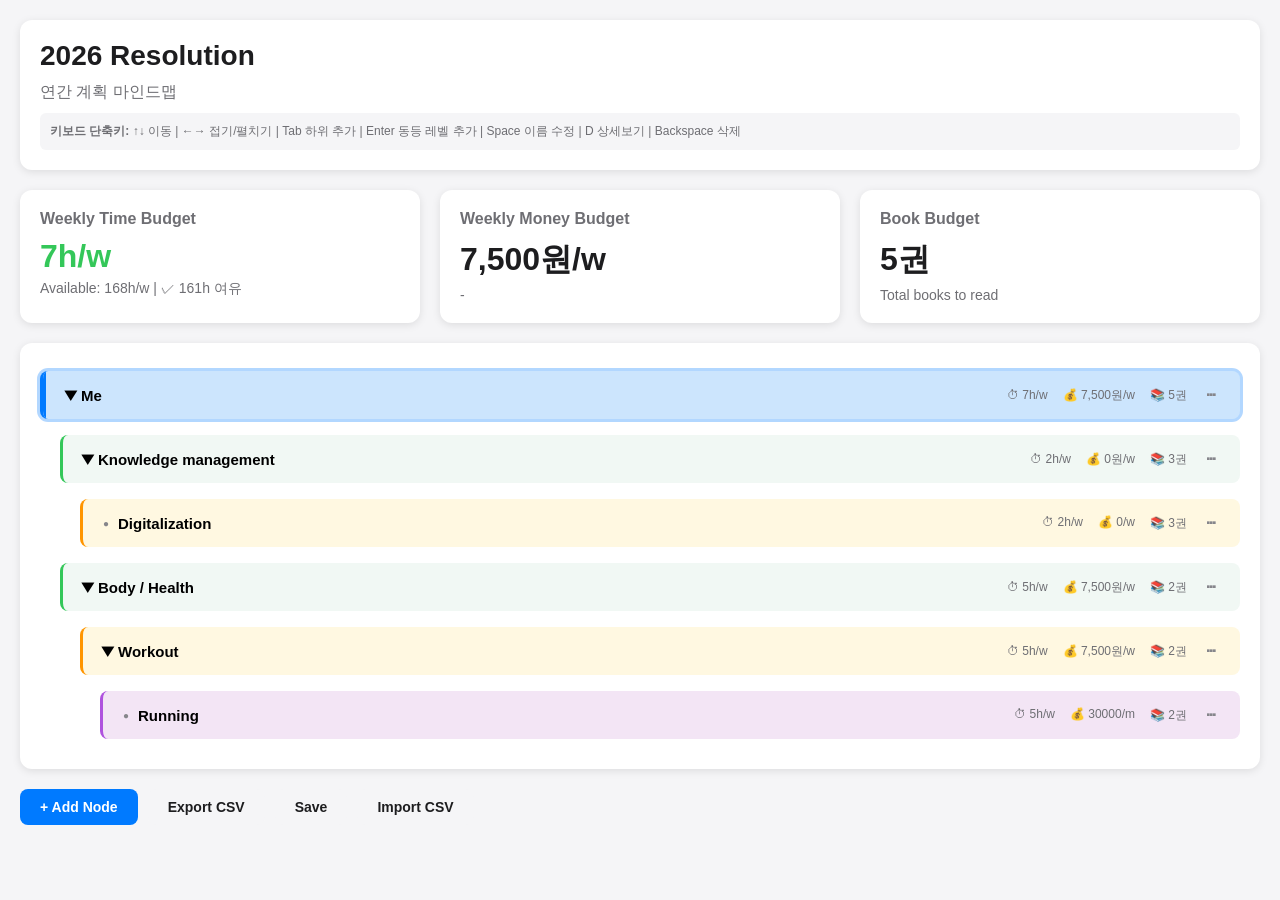
==== index.html @ 6ade3e73 "Add 2026 Resolution Mindmap application - Interactive hierarchical mindmap with 5 levels (L1-L5) - B" ====
<!DOCTYPE html>

<html lang="ko">
<head>
    <meta charset="UTF-8">
    <meta name="viewport" content="width=device-width, initial-scale=1.0">
    <title>2026 Resolution Mindmap</title>
    <style>
        * {
            margin: 0;
            padding: 0;
            box-sizing: border-box;
        }

        body {
            font-family: -apple-system, BlinkMacSystemFont, 'Segoe UI', Roboto, sans-serif;
            background: #f5f5f7;
            padding: 20px;
        }

        .container {
            max-width: 1400px;
            margin: 0 auto;
        }

        header {
            background: white;
            padding: 20px;
            border-radius: 12px;
            margin-bottom: 20px;
            box-shadow: 0 2px 8px rgba(0,0,0,0.1);
        }

        h1 {
            font-size: 28px;
            margin-bottom: 10px;
            color: #1d1d1f;
        }

        .dashboard {
            display: grid;
            grid-template-columns: 1fr 1fr 1fr;
            gap: 20px;
            margin-bottom: 20px;
        }

        .card {
            background: white;
            padding: 20px;
            border-radius: 12px;
            box-shadow: 0 2px 8px rgba(0,0,0,0.1);
        }

        .card h3 {
            font-size: 16px;
            color: #6e6e73;
            margin-bottom: 10px;
        }

        .stat {
            font-size: 32px;
            font-weight: 600;
            color: #1d1d1f;
            margin-bottom: 5px;
        }

        .stat.over {
            color: #ff3b30;
        }

        .stat.ok {
            color: #34c759;
        }

        .sub-stat {
            font-size: 14px;
            color: #6e6e73;
        }

        .mindmap {
            background: white;
            padding: 20px;
            border-radius: 12px;
            box-shadow: 0 2px 8px rgba(0,0,0,0.1);
        }

        .node {
            margin-bottom: 10px;
            border-left: 3px solid #007aff;
            background: #f9f9f9;
            border-radius: 8px;
            overflow: hidden;
        }

        .node.L1 {
            border-left-color: #007aff;
            background: #e3f2fd;
        }

        .node.L2 {
            border-left-color: #34c759;
            background: #f1f8f4;
            margin-left: 20px;
        }

        .node.L3 {
            border-left-color: #ff9500;
            background: #fff8e1;
            margin-left: 40px;
        }

        .node.L4 {
            border-left-color: #af52de;
            background: #f3e5f5;
            margin-left: 60px;
        }

        .node.L5 {
            border-left-color: #ff2d55;
            background: #fce4ec;
            margin-left: 80px;
        }

        .node-header {
            padding: 12px 15px;
            cursor: pointer;
            display: flex;
            justify-content: space-between;
            align-items: center;
        }

        .node-header:hover {
            background: rgba(0,0,0,0.03);
        }

        .node.selected .node-header {
            background: rgba(0, 122, 255, 0.1);
            border-left: 3px solid #007aff;
        }

        .node.focused {
            box-shadow: 0 0 0 3px rgba(0, 122, 255, 0.3);
        }

        .node-title {
            font-weight: 600;
            font-size: 15px;
            flex: 1;
        }

        .node-title:hover {
            background: rgba(0, 122, 255, 0.1);
        }

        .node-title[contenteditable="true"] {
            outline: 2px solid #007aff;
            background: white;
        }

        .node-summary {
            display: flex;
            gap: 15px;
            font-size: 12px;
            color: #6e6e73;
        }

        .budget-indicator {
            display: flex;
            align-items: center;
            gap: 5px;
        }

        .budget-indicator.over {
            color: #ff3b30;
            font-weight: 600;
        }

        .node-details {
            padding: 15px;
            border-top: 1px solid #e5e5e7;
            display: none;
            background: white;
        }

        .node-details.expanded {
            display: block;
        }

        .detail-grid {
            display: grid;
            grid-template-columns: repeat(auto-fit, minmax(200px, 1fr));
            gap: 15px;
        }

        @media (min-width: 1400px) {
            .detail-grid {
                grid-template-columns: repeat(4, 1fr);
            }
        }

        @media (min-width: 1800px) {
            .detail-grid {
                grid-template-columns: repeat(5, 1fr);
            }
        }

        @media (max-width: 768px) {
            .detail-grid {
                grid-template-columns: 1fr;
            }

            .dashboard {
                grid-template-columns: 1fr;
            }
        }

        .detail-item {
            display: flex;
            flex-direction: column;
            gap: 5px;
        }

        .detail-label {
            font-size: 11px;
            color: #6e6e73;
            text-transform: uppercase;
            font-weight: 600;
        }

        .detail-value {
            font-size: 14px;
            color: #1d1d1f;
        }

        .detail-value input {
            width: 100%;
            padding: 8px;
            border: 1px solid #d2d2d7;
            border-radius: 6px;
            font-size: 14px;
        }

        .detail-value input:focus {
            outline: none;
            border-color: #007aff;
        }

        .budget-section {
            background: #f9f9f9;
            padding: 12px;
            border-radius: 6px;
            margin-bottom: 15px;
        }

        .budget-row {
            display: flex;
            justify-content: space-between;
            margin-bottom: 8px;
            font-size: 14px;
        }

        .budget-label {
            color: #6e6e73;
            font-weight: 500;
        }

        .budget-value {
            font-weight: 600;
        }

        .budget-value.over {
            color: #ff3b30;
        }

        .budget-value.ok {
            color: #34c759;
        }

        .actions {
            margin-top: 20px;
            display: flex;
            gap: 10px;
        }

        button {
            padding: 10px 20px;
            background: #007aff;
            color: white;
            border: none;
            border-radius: 8px;
            cursor: pointer;
            font-size: 14px;
            font-weight: 600;
        }

        button:hover {
            background: #0051d5;
        }

        button.secondary {
            background: #f5f5f7;
            color: #1d1d1f;
        }

        button.secondary:hover {
            background: #e5e5e7;
        }

        .expand-icon {
            transition: transform 0.2s;
            display: inline-block;
            width: 16px;
            text-align: center;
        }

        .expand-icon.expanded {
            transform: rotate(90deg);
        }

        .expand-icon.leaf {
            font-size: 10px;
            color: #86868b;
            cursor: default;
        }

        /* Add node button between nodes */
        .add-node-trigger {
            height: 4px;
            margin: 2px 0;
            position: relative;
            opacity: 0;
            transition: opacity 0.2s;
        }

        .add-node-trigger:hover {
            opacity: 1;
        }

        .add-node-trigger:hover::before {
            content: '';
            position: absolute;
            left: 0;
            right: 0;
            top: 0;
            height: 2px;
            background: #007aff;
        }

        .add-node-button {
            position: absolute;
            left: 20px;
            top: -10px;
            width: 20px;
            height: 20px;
            background: #007aff;
            border-radius: 50%;
            display: flex;
            align-items: center;
            justify-content: center;
            color: white;
            font-size: 14px;
            font-weight: bold;
            cursor: pointer;
            box-shadow: 0 2px 4px rgba(0,0,0,0.2);
            z-index: 10;
        }

        .add-node-button:hover {
            background: #0051d5;
            transform: scale(1.1);
        }

        /* Drag and drop styles */
        .node {
            cursor: move;
            position: relative;
        }

        .node.dragging {
            opacity: 0.5;
            background: #f0f0f0;
        }

        .node.drag-over-left {
            border-left: 4px solid #007aff;
        }

        .node.drag-over-right {
            border-right: 4px solid #007aff;
        }

        .node.drag-over-top {
            border-top: 4px solid #007aff;
        }

        .node.drag-over-bottom {
            border-bottom: 4px solid #007aff;
        }

        /* Context menu styles */
        .context-menu-button {
            margin-left: 10px;
            padding: 4px 10px;
            background: transparent;
            color: #86868b;
            border: none;
            border-radius: 4px;
            cursor: pointer;
            font-size: 16px;
            font-weight: bold;
            line-height: 1;
        }

        .context-menu-button:hover {
            background: #f0f0f0;
            color: #1d1d1f;
        }

        .context-menu {
            position: absolute;
            background: white;
            border: 1px solid #d2d2d7;
            border-radius: 8px;
            box-shadow: 0 4px 12px rgba(0,0,0,0.15);
            z-index: 1000;
            min-width: 150px;
            display: none;
        }

        .context-menu.active {
            display: block;
        }

        .context-menu-item {
            padding: 10px 16px;
            cursor: pointer;
            font-size: 14px;
            color: #1d1d1f;
            border-bottom: 1px solid #f0f0f0;
        }

        .context-menu-item:last-child {
            border-bottom: none;
        }

        .context-menu-item:hover {
            background: #f5f5f7;
        }

        .context-menu-item.danger {
            color: #ff3b30;
        }

        .context-menu-item.danger:hover {
            background: #fff0f0;
        }

        /* Modal styles */
        .modal {
            display: none;
            position: fixed;
            top: 0;
            left: 0;
            width: 100%;
            height: 100%;
            background: rgba(0,0,0,0.5);
            z-index: 1000;
            align-items: center;
            justify-content: center;
        }

        .modal.active {
            display: flex;
        }

        .modal-content {
            background: white;
            padding: 30px;
            border-radius: 12px;
            max-width: 500px;
            width: 90%;
            box-shadow: 0 10px 40px rgba(0,0,0,0.3);
        }

        .modal-header {
            font-size: 20px;
            font-weight: 600;
            margin-bottom: 20px;
        }

        .form-group {
            margin-bottom: 15px;
        }

        .form-group label {
            display: block;
            font-size: 13px;
            font-weight: 600;
            color: #6e6e73;
            margin-bottom: 5px;
            text-transform: uppercase;
        }

        .form-group input,
        .form-group select {
            width: 100%;
            padding: 10px;
            border: 1px solid #d2d2d7;
            border-radius: 6px;
            font-size: 14px;
        }

        .form-group input:focus,
        .form-group select:focus {
            outline: none;
            border-color: #007aff;
        }

        .modal-actions {
            display: flex;
            gap: 10px;
            margin-top: 20px;
            justify-content: flex-end;
        }

        .modal-actions button {
            padding: 8px 16px;
            font-size: 13px;
        }
    </style>
</head>
<body>
    <div class="container">
        <header>
            <h1>2026 Resolution</h1>
            <p style="color: #6e6e73; margin-top: 5px;">연간 계획 마인드맵</p>
            <div style="margin-top: 10px; padding: 10px; background: #f5f5f7; border-radius: 6px; font-size: 12px; color: #6e6e73;">
                <strong>키보드 단축키:</strong>
                ↑↓ 이동 | ←→ 접기/펼치기 | Tab 하위 추가 | Enter 동등 레벨 추가 | Space 이름 수정 | D 상세보기 | Backspace 삭제
            </div>
        </header>

        <div class="dashboard">
            <div class="card">
                <h3>Weekly Time Budget</h3>
                <div class="stat" id="totalTime">0h/w</div>
                <div class="sub-stat" id="timeStatus">Available: 168h/w</div>
            </div>
            <div class="card">
                <h3>Weekly Money Budget</h3>
                <div class="stat" id="totalMoney">0원/w</div>
                <div class="sub-stat" id="moneyStatus">-</div>
            </div>
            <div class="card">
                <h3>Book Budget</h3>
                <div class="stat" id="totalBook">0권</div>
                <div class="sub-stat" id="bookStatus">-</div>
            </div>
        </div>

        <div class="mindmap" id="mindmap">
            <!-- Nodes will be generated here -->
        </div>

        <div class="actions">
            <button onclick="showAddNodeDialog()">+ Add Node</button>
            <button class="secondary" onclick="exportCSV()">Export CSV</button>
            <button class="secondary" onclick="saveData()">Save</button>
            <button class="secondary" onclick="loadFromCSV()">Import CSV</button>
        </div>

        <!-- Add Node Dialog -->
        <div id="addNodeDialog" style="display: none; position: fixed; top: 0; left: 0; width: 100%; height: 100%; background: rgba(0,0,0,0.5); z-index: 1000; align-items: center; justify-content: center;">
            <div style="background: white; padding: 30px; border-radius: 12px; max-width: 500px; width: 90%;">
                <h2 style="margin-bottom: 20px;">Add New Node</h2>
                <div style="display: flex; flex-direction: column; gap: 15px;">
                    <div>
                        <label style="display: block; margin-bottom: 5px; font-weight: 600;">Title *</label>
                        <input type="text" id="newNodeTitle" style="width: 100%; padding: 10px; border: 1px solid #d2d2d7; border-radius: 6px;" placeholder="Enter node title">
                    </div>
                    <div>
                        <label style="display: block; margin-bottom: 5px; font-weight: 600;">Level *</label>
                        <select id="newNodeLevel" style="width: 100%; padding: 10px; border: 1px solid #d2d2d7; border-radius: 6px;">
                            <option value="L1">L1</option>
                            <option value="L2">L2</option>
                            <option value="L3">L3</option>
                            <option value="L4">L4</option>
                            <option value="L5">L5</option>
                        </select>
                    </div>
                    <div>
                        <label style="display: block; margin-bottom: 5px; font-weight: 600;">Parent Node</label>
                        <select id="newNodeParent" style="width: 100%; padding: 10px; border: 1px solid #d2d2d7; border-radius: 6px;">
                            <option value="">None (Root)</option>
                        </select>
                    </div>
                    <div style="display: flex; gap: 10px; margin-top: 10px;">
                        <button onclick="createNode()" style="flex: 1; padding: 12px; background: #007aff; color: white; border: none; border-radius: 8px; font-weight: 600; cursor: pointer;">Create</button>
                        <button onclick="closeAddNodeDialog()" style="flex: 1; padding: 12px; background: #f5f5f7; color: #1d1d1f; border: none; border-radius: 8px; font-weight: 600; cursor: pointer;">Cancel</button>
                    </div>
                </div>
            </div>
        </div>
    </div>

    <script>
        // Data structure
        let nodes = [
            {
                id: 1,
                level: 'L1',
                title: 'Me',
                parent: null,
                collapsed: false,
                priority: '',
                action: '',
                time: '',
                money: '',
                knowledge: '',
                when: '',
                where: '',
                with: '',
                tools: '',
                book: '',
                recordEnabled: false,
                longTermGoal: '',
                yearGoal: '',
                shareEnabled: false,
                shareTo: '',
                recordFrequency: 'daily',
                timeBudget: '100h/w',
                moneyBudget: '2000000/w',
                bookBudget: '50'
            },
            {
                id: 2,
                level: 'L2',
                title: 'Knowledge management',
                parent: 1,
                collapsed: false,
                priority: 'High',
                action: '',
                time: '',
                money: '',
                knowledge: '',
                when: '',
                where: '',
                with: '',
                tools: '',
                book: '',
                recordEnabled: false,
                longTermGoal: '',
                yearGoal: '',
                shareEnabled: false,
                shareTo: '',
                recordFrequency: 'daily',
                timeBudget: '10h/w',
                moneyBudget: '50000/w',
                bookBudget: '5'
            },
            {
                id: 3,
                level: 'L3',
                title: 'Digitalization',
                parent: 2,
                collapsed: false,
                priority: 'High',
                action: 'Digitalize all notes',
                time: '2h/w',
                money: '0/w',
                knowledge: 'Obsidian, Markdown',
                when: 'Q1 2026',
                where: 'Home',
                with: '',
                tools: 'Obsidian, Scanner',
                book: '[Building a Second Brain] +2',
                recordEnabled: true,
                longTermGoal: '',
                yearGoal: '',
                shareEnabled: false,
                shareTo: '',
                recordFrequency: 'daily'
            },
            {
                id: 4,
                level: 'L2',
                title: 'Body / Health',
                parent: 1,
                collapsed: false,
                priority: 'High',
                action: '',
                time: '',
                money: '',
                knowledge: '',
                when: '',
                where: '',
                with: '',
                tools: '',
                book: '',
                recordEnabled: false,
                longTermGoal: '',
                yearGoal: '',
                shareEnabled: false,
                shareTo: '',
                recordFrequency: 'daily',
                timeBudget: '15h/w',
                moneyBudget: '100000/w',
                bookBudget: '3'
            },
            {
                id: 5,
                level: 'L3',
                title: 'Workout',
                parent: 4,
                collapsed: false,
                priority: 'High',
                action: '',
                time: '',
                money: '',
                knowledge: '',
                when: '',
                where: '',
                with: '',
                tools: '',
                book: '',
                recordEnabled: false,
                longTermGoal: '',
                yearGoal: '',
                shareEnabled: false,
                shareTo: '',
                recordFrequency: 'daily',
                timeBudget: '7h/w',
                moneyBudget: '50000/w',
                bookBudget: '2'
            },
            {
                id: 6,
                level: 'L4',
                title: 'Running',
                parent: 5,
                collapsed: false,
                priority: 'High',
                action: 'Run 3 times per week',
                time: '5h/w',
                money: '30000/m',
                knowledge: 'Running form',
                when: 'Year-round',
                where: 'Park',
                with: '',
                tools: 'Running shoes, GPS watch',
                book: '[Born to Run] [80/20 Running]',
                recordEnabled: true,
                longTermGoal: '',
                yearGoal: '',
                shareEnabled: false,
                shareTo: '',
                recordFrequency: 'daily'
            }
        ];

        let nextId = 7;
        let selectedNodeId = null;
        let draggedNodeId = null;
        let draggedNode = null;

        // Keyboard navigation functions
        function getAllVisibleNodes() {
            return Array.from(document.querySelectorAll('.node')).map(el =>
                parseInt(el.dataset.nodeId)
            );
        }

        function selectNode(nodeId, scroll = true) {
            // Remove previous selection
            document.querySelectorAll('.node').forEach(n => n.classList.remove('selected', 'focused'));

            selectedNodeId = nodeId;
            const nodeEl = document.getElementById(`node-${nodeId}`);
            if (nodeEl) {
                nodeEl.classList.add('selected', 'focused');
                if (scroll) {
                    nodeEl.scrollIntoView({ behavior: 'smooth', block: 'center' });
                }
            }
        }

        function moveSelection(direction) {
            const visibleNodes = getAllVisibleNodes();
            if (visibleNodes.length === 0) return;

            if (!selectedNodeId) {
                selectNode(visibleNodes[0]);
                return;
            }

            const currentIndex = visibleNodes.indexOf(selectedNodeId);
            if (currentIndex === -1) return;

            let newIndex;
            if (direction === 'up') {
                newIndex = currentIndex > 0 ? currentIndex - 1 : currentIndex;
            } else {
                newIndex = currentIndex < visibleNodes.length - 1 ? currentIndex + 1 : currentIndex;
            }

            selectNode(visibleNodes[newIndex]);
        }

        function toggleSelectedNodeDetails() {
            if (!selectedNodeId) return;
            const details = document.getElementById(`details-${selectedNodeId}`);
            if (details) {
                details.classList.toggle('expanded');
            }
        }

        function expandSelectedNode() {
            if (!selectedNodeId) return;
            const node = nodes.find(n => n.id === selectedNodeId);
            if (!node) return;

            const hasChildren = nodes.some(n => n.parent === selectedNodeId);
            if (hasChildren) {
                node.collapsed = false;
                renderMindmap();
                selectNode(selectedNodeId, false);
            }
        }

        function collapseSelectedNode() {
            if (!selectedNodeId) return;
            const node = nodes.find(n => n.id === selectedNodeId);
            if (!node) return;

            const hasChildren = nodes.some(n => n.parent === selectedNodeId);
            if (hasChildren) {
                node.collapsed = true;
                renderMindmap();
                selectNode(selectedNodeId, false);
            }
        }

        function startEditingTitle(nodeId) {
            const titleSpan = document.getElementById(`title-${nodeId}`);
            if (titleSpan) {
                titleSpan.contentEditable = "true";
                titleSpan.focus();
                // Select all text
                const range = document.createRange();
                range.selectNodeContents(titleSpan);
                const sel = window.getSelection();
                sel.removeAllRanges();
                sel.addRange(range);
            }
        }

        function finishEditingTitle(nodeId) {
            const titleSpan = document.getElementById(`title-${nodeId}`);
            if (titleSpan) {
                const newTitle = titleSpan.textContent.trim();
                titleSpan.contentEditable = "false";

                if (newTitle && newTitle !== '') {
                    const node = nodes.find(n => n.id === nodeId);
                    if (node && node.title !== newTitle) {
                        node.title = newTitle;
                        saveData();
                    }
                } else {
                    // Restore original title if empty
                    const node = nodes.find(n => n.id === nodeId);
                    if (node) {
                        titleSpan.textContent = node.title;
                    }
                }
            }
        }

        function editSelectedNodeTitle() {
            if (!selectedNodeId) return;
            startEditingTitle(selectedNodeId);
        }

        function addSiblingNode() {
            if (!selectedNodeId) {
                showAddNodeDialog();
                return;
            }

            const selectedNode = nodes.find(n => n.id === selectedNodeId);
            if (!selectedNode) return;

            const newTitle = prompt('New node title:');
            if (!newTitle || !newTitle.trim()) return;

            const newNode = {
                id: nextId++,
                level: selectedNode.level,
                title: newTitle.trim(),
                parent: selectedNode.parent,
                collapsed: false,
                priority: '',
                action: '',
                time: '',
                money: '',
                knowledge: '',
                when: '',
                where: '',
                with: '',
                tools: '',
                book: '',
                recordEnabled: false,
                longTermGoal: '',
                yearGoal: '',
                shareEnabled: false,
                shareTo: '',
                recordFrequency: 'daily',
                timeBudget: '',
                moneyBudget: '',
                bookBudget: ''
            };

            nodes.push(newNode);
            renderMindmap();
            selectNode(newNode.id);
            saveData();
        }

        function addChildNode() {
            if (!selectedNodeId) {
                showAddNodeDialog();
                return;
            }

            const selectedNode = nodes.find(n => n.id === selectedNodeId);
            if (!selectedNode) return;

            const currentLevel = parseInt(selectedNode.level.substring(1));
            if (currentLevel >= 5) {
                alert('Maximum level (L5) reached');
                return;
            }

            const newTitle = prompt('New child node title:');
            if (!newTitle || !newTitle.trim()) return;

            const newNode = {
                id: nextId++,
                level: `L${currentLevel + 1}`,
                title: newTitle.trim(),
                parent: selectedNodeId,
                collapsed: false,
                priority: '',
                action: '',
                time: '',
                money: '',
                knowledge: '',
                when: '',
                where: '',
                with: '',
                tools: '',
                book: '',
                recordEnabled: false,
                longTermGoal: '',
                yearGoal: '',
                shareEnabled: false,
                shareTo: '',
                recordFrequency: 'daily',
                timeBudget: '',
                moneyBudget: '',
                bookBudget: ''
            };

            nodes.push(newNode);

            // Expand parent when adding child
            selectedNode.collapsed = false;

            renderMindmap();
            selectNode(newNode.id);
            saveData();
        }

        function deleteSelectedNode() {
            if (!selectedNodeId) return;

            const node = nodes.find(n => n.id === selectedNodeId);
            if (!node) return;

            if (!confirm(`Delete "${node.title}" and all its children?`)) return;

            function deleteNodeAndChildren(nodeId) {
                const children = nodes.filter(n => n.parent === nodeId);
                children.forEach(child => deleteNodeAndChildren(child.id));
                nodes = nodes.filter(n => n.id !== nodeId);
            }

            deleteNodeAndChildren(selectedNodeId);
            selectedNodeId = null;
            renderMindmap();
            saveData();
        }

        // Drag and drop functions
        function handleDragStart(event, nodeId) {
            draggedNodeId = nodeId;
            draggedNode = nodes.find(n => n.id === nodeId);
            event.target.classList.add('dragging');
            event.dataTransfer.effectAllowed = 'move';
            event.dataTransfer.setData('text/html', event.target.innerHTML);
        }

        function handleDragOver(event) {
            event.preventDefault();
            event.dataTransfer.dropEffect = 'move';

            const target = event.target.closest('.node');
            if (!target || !draggedNodeId) return;

            const targetId = parseInt(target.dataset.nodeId);
            if (targetId === draggedNodeId) return;

            // Remove all drag-over classes
            document.querySelectorAll('.node').forEach(n => {
                n.classList.remove('drag-over-left', 'drag-over-right', 'drag-over-top', 'drag-over-bottom');
            });

            const rect = target.getBoundingClientRect();
            const mouseX = event.clientX - rect.left;
            const mouseY = event.clientY - rect.top;

            // Determine drop position
            if (mouseX < rect.width * 0.25) {
                target.classList.add('drag-over-left'); // Make child
            } else if (mouseY < rect.height * 0.5) {
                target.classList.add('drag-over-top'); // Insert before
            } else {
                target.classList.add('drag-over-bottom'); // Insert after
            }
        }

        function handleDrop(event, targetId) {
            event.preventDefault();
            event.stopPropagation();

            if (!draggedNodeId || draggedNodeId === targetId) return;

            const target = event.target.closest('.node');
            if (!target) return;

            const rect = target.getBoundingClientRect();
            const mouseX = event.clientX - rect.left;
            const mouseY = event.clientY - rect.top;

            const targetNode = nodes.find(n => n.id === targetId);
            const draggedNodeObj = nodes.find(n => n.id === draggedNodeId);

            if (!targetNode || !draggedNodeObj) return;

            // Prevent dropping parent into its own child
            function isDescendant(parentId, childId) {
                let node = nodes.find(n => n.id === childId);
                while (node && node.parent) {
                    if (node.parent === parentId) return true;
                    node = nodes.find(n => n.id === node.parent);
                }
                return false;
            }

            if (isDescendant(draggedNodeId, targetId)) {
                alert('Cannot move a parent into its own child');
                return;
            }

            // Determine action based on drop position
            if (mouseX < rect.width * 0.25) {
                // Make child of target
                draggedNodeObj.parent = targetId;
                const targetLevel = parseInt(targetNode.level.substring(1));
                draggedNodeObj.level = `L${targetLevel + 1}`;
            } else {
                // Make sibling (same level as target)
                draggedNodeObj.parent = targetNode.parent;
                draggedNodeObj.level = targetNode.level;
            }

            renderMindmap();
            saveData();
        }

        function handleDragEnd(event) {
            event.target.classList.remove('dragging');
            document.querySelectorAll('.node').forEach(n => {
                n.classList.remove('drag-over-left', 'drag-over-right', 'drag-over-top', 'drag-over-bottom');
            });
            draggedNodeId = null;
            draggedNode = null;
        }

        function handleDragLeave(event) {
            const target = event.target.closest('.node');
            if (target) {
                target.classList.remove('drag-over-left', 'drag-over-right', 'drag-over-top', 'drag-over-bottom');
            }
        }

        // Context menu functions
        function toggleContextMenu(nodeId, event) {
            const menu = document.getElementById(`context-menu-${nodeId}`);
            const allMenus = document.querySelectorAll('.context-menu');

            // Close all other menus
            allMenus.forEach(m => {
                if (m.id !== `context-menu-${nodeId}`) {
                    m.classList.remove('active');
                }
            });

            // Toggle current menu
            menu.classList.toggle('active');

            // Position menu near the button
            if (menu.classList.contains('active')) {
                const button = event.target;
                const rect = button.getBoundingClientRect();
                menu.style.position = 'fixed';
                menu.style.top = `${rect.bottom + 5}px`;
                menu.style.left = `${rect.left}px`;
            }
        }

        function closeAllContextMenus() {
            document.querySelectorAll('.context-menu').forEach(m => {
                m.classList.remove('active');
            });
        }

        function duplicateNode(nodeId) {
            const node = nodes.find(n => n.id === nodeId);
            if (!node) return;

            const newNode = {
                ...node,
                id: nextId++,
                title: node.title + ' (Copy)',
                collapsed: false
            };

            nodes.push(newNode);
            renderMindmap();
            saveData();
        }

        // Close context menu when clicking outside
        document.addEventListener('click', function(e) {
            if (!e.target.closest('.context-menu') && !e.target.closest('.context-menu-button')) {
                closeAllContextMenus();
            }
        });

        // Add node before another node
        function addNodeBefore(referenceNodeId) {
            const referenceNode = nodes.find(n => n.id === referenceNodeId);
            if (!referenceNode) return;

            const newNode = {
                id: nextId++,
                level: referenceNode.level,
                title: 'New Item',
                parent: referenceNode.parent,
                collapsed: false,
                longTermGoal: '',
                yearGoal: '',
                shareEnabled: false,
                shareTo: '',
                recordEnabled: false,
                recordFrequency: 'daily',
                priority: '',
                action: '',
                time: '',
                money: '',
                knowledge: '',
                when: '',
                where: '',
                with: '',
                tools: '',
                book: '',
                timeBudget: '',
                moneyBudget: '',
                bookBudget: ''
            };

            nodes.push(newNode);
            renderMindmap();

            // Enter edit mode for the new node
            setTimeout(() => {
                startEditingTitle(newNode.id);
                selectNode(newNode.id, true);
            }, 100);

            saveData();
        }

        // Global keyboard event handler
        document.addEventListener('keydown', function(e) {
            // Ignore if typing in input/textarea
            if (e.target.tagName === 'INPUT' || e.target.tagName === 'TEXTAREA' || e.target.tagName === 'SELECT') {
                return;
            }

            // Ignore if editing contenteditable (node title)
            if (e.target.contentEditable === 'true' || e.target.isContentEditable) {
                return;
            }

            // Ignore if modal is open
            if (document.getElementById('addNodeDialog').style.display === 'flex') {
                return;
            }

            switch(e.key) {
                case 'ArrowUp':
                    e.preventDefault();
                    moveSelection('up');
                    break;
                case 'ArrowDown':
                    e.preventDefault();
                    moveSelection('down');
                    break;
                case 'ArrowLeft':
                    e.preventDefault();
                    collapseSelectedNode();
                    break;
                case 'ArrowRight':
                    e.preventDefault();
                    expandSelectedNode();
                    break;
                case 'Tab':
                    e.preventDefault();
                    addChildNode();
                    break;
                case 'Enter':
                    e.preventDefault();
                    addSiblingNode();
                    break;
                case ' ':
                    e.preventDefault();
                    editSelectedNodeTitle();
                    break;
                case 'd':
                case 'D':
                    e.preventDefault();
                    toggleSelectedNodeDetails();
                    break;
                case 'Backspace':
                case 'Delete':
                    e.preventDefault();
                    deleteSelectedNode();
                    break;
                default:
                    // iPad Safari fallback
                    if (e.keyCode === 68 || e.key.toLowerCase() === 'd') {
                        e.preventDefault();
                        toggleSelectedNodeDetails();
                    }
                    break;
            }
        });

        // Time parsing functions
        function parseTime(timeStr) {
            if (!timeStr) return 0;

            const match = timeStr.match(/^([\d.]+)([hm])\/([dwmy])$/i);
            if (!match) return 0;

            const value = parseFloat(match[1]);
            const unit = match[2].toLowerCase();
            const period = match[3].toLowerCase();

            // Convert to hours
            let hours = unit === 'h' ? value : value / 60;

            // Convert to weekly
            switch(period) {
                case 'd': return hours * 7;
                case 'w': return hours;
                case 'm': return hours / 4;
                case 'y': return hours / 52;
                default: return 0;
            }
        }

        function parseMoney(moneyStr) {
            if (!moneyStr) return 0;

            const match = moneyStr.match(/^([\d,]+)\/([dwmy])$/i);
            if (!match) return 0;

            const value = parseFloat(match[1].replace(/,/g, ''));
            const period = match[2].toLowerCase();

            // Convert to weekly
            switch(period) {
                case 'd': return value * 7;
                case 'w': return value;
                case 'm': return value / 4;
                case 'y': return value / 52;
                default: return 0;
            }
        }

        function formatNumber(num) {
            return Math.round(num).toLocaleString('ko-KR');
        }

        // Book parsing functions
        function parseBook(bookStr) {
            if (!bookStr) return 0;

            let count = 0;

            // Count books in brackets: [Book Name]
            const bracketMatches = bookStr.match(/\[([^\]]+)\]/g);
            if (bracketMatches) {
                count += bracketMatches.length;
            }

            // Count additional books: +N
            const plusMatches = bookStr.match(/\+(\d+)/g);
            if (plusMatches) {
                plusMatches.forEach(match => {
                    count += parseInt(match.substring(1));
                });
            }

            return count;
        }

        // Calculate aggregates
        function getChildren(nodeId) {
            return nodes.filter(n => n.parent === nodeId);
        }

        function calculateActuals(nodeId) {
            const children = getChildren(nodeId);

            if (children.length === 0) {
                const node = nodes.find(n => n.id === nodeId);
                return {
                    time: parseTime(node.time),
                    money: parseMoney(node.money),
                    book: parseBook(node.book)
                };
            }

            let totalTime = 0;
            let totalMoney = 0;
            let totalBook = 0;

            children.forEach(child => {
                const childActuals = calculateActuals(child.id);
                totalTime += childActuals.time;
                totalMoney += childActuals.money;
                totalBook += childActuals.book;
            });

            return { time: totalTime, money: totalMoney, book: totalBook };
        }

        // Render functions
        function renderNode(node) {
            const children = getChildren(node.id);
            const hasChildren = children.length > 0;
            const actuals = calculateActuals(node.id);

            let budgetHTML = '';
            if (hasChildren && (node.timeBudget || node.moneyBudget || node.bookBudget)) {
                const timeBudget = parseTime(node.timeBudget);
                const moneyBudget = parseMoney(node.moneyBudget);
                const bookBudget = parseInt(node.bookBudget) || 0;

                const timeOver = actuals.time > timeBudget;
                const moneyOver = actuals.money > moneyBudget;
                const bookOver = actuals.book > bookBudget;

                budgetHTML = `
                    <div class="budget-section">
                        ${node.timeBudget ? `
                        <div class="budget-row">
                            <span class="budget-label">Time Budget:</span>
                            <span class="budget-value">${node.timeBudget}</span>
                        </div>
                        <div class="budget-row">
                            <span class="budget-label">Time Actual:</span>
                            <span class="budget-value ${timeOver ? 'over' : 'ok'}">${formatNumber(actuals.time)}h/w ${timeOver ? '🔴 초과' : '✓'}</span>
                        </div>
                        ` : ''}
                        ${node.moneyBudget ? `
                        <div class="budget-row">
                            <span class="budget-label">Money Budget:</span>
                            <span class="budget-value">${formatNumber(parseMoney(node.moneyBudget))}원/w</span>
                        </div>
                        <div class="budget-row">
                            <span class="budget-label">Money Actual:</span>
                            <span class="budget-value ${moneyOver ? 'over' : 'ok'}">${formatNumber(actuals.money)}원/w ${moneyOver ? '🔴 초과' : '✓'}</span>
                        </div>
                        ` : ''}
                        ${node.bookBudget ? `
                        <div class="budget-row">
                            <span class="budget-label">Book Budget:</span>
                            <span class="budget-value">${bookBudget}권</span>
                        </div>
                        <div class="budget-row">
                            <span class="budget-label">Book Actual:</span>
                            <span class="budget-value ${bookOver ? 'over' : 'ok'}">${actuals.book}권 ${bookOver ? '🔴 초과' : '✓'}</span>
                        </div>
                        ` : ''}
                    </div>
                `;
            }

            const summary = hasChildren
                ? `<div class="node-summary">
                    <div class="budget-indicator ${actuals.time > parseTime(node.timeBudget || '999h/w') ? 'over' : ''}">
                        ⏱ ${formatNumber(actuals.time)}h/w
                    </div>
                    <div class="budget-indicator ${actuals.money > parseMoney(node.moneyBudget || '99999999/w') ? 'over' : ''}">
                        💰 ${formatNumber(actuals.money)}원/w
                    </div>
                    <div class="budget-indicator ${actuals.book > parseInt(node.bookBudget || '999') ? 'over' : ''}">
                        📚 ${actuals.book}권
                    </div>
                  </div>`
                : `<div class="node-summary">
                    ${node.time ? `<span>⏱ ${node.time}</span>` : ''}
                    ${node.money ? `<span>💰 ${node.money}</span>` : ''}
                    ${node.book ? `<span>📚 ${parseBook(node.book)}권</span>` : ''}
                  </div>`;

            return `
                <div class="add-node-trigger" onmouseover="this.style.opacity='1'" onmouseout="this.style.opacity='0'">
                    <div class="add-node-button" onclick="addNodeBefore(${node.id})">+</div>
                </div>
                <div class="node ${node.level}"
                     id="node-${node.id}"
                     data-node-id="${node.id}"
                     data-level="${node.level}"
                     tabindex="0"
                     draggable="true"
                     ondragstart="handleDragStart(event, ${node.id})"
                     ondragover="handleDragOver(event)"
                     ondrop="handleDrop(event, ${node.id})"
                     ondragend="handleDragEnd(event)"
                     ondragleave="handleDragLeave(event)">
                    <div class="node-header" onclick="selectNode(${node.id})" ondblclick="event.stopPropagation(); toggleNode(${node.id})">
                        <span class="expand-icon ${hasChildren ? (node.collapsed ? '' : 'expanded') : 'leaf'}"
                              id="icon-${node.id}"
                              onclick="${hasChildren ? `event.stopPropagation(); toggleNodeCollapse(${node.id})` : ''}"
                              style="${hasChildren ? 'cursor: pointer;' : ''}">${hasChildren ? '▶' : '●'}</span>
                        <span class="node-title"
                              contenteditable="false"
                              id="title-${node.id}"
                              onclick="event.stopPropagation(); startEditingTitle(${node.id})"
                              onblur="finishEditingTitle(${node.id})"
                              onkeydown="if(event.key==='Enter'){event.preventDefault();this.blur();} if(event.key==='Escape'){this.textContent='${node.title.replace(/'/g, "\\'")}';this.blur();}"
                              style="cursor: text; padding: 2px 4px; border-radius: 3px;">${node.title}</span>
                        ${summary}
                        <button class="context-menu-button" onclick="event.stopPropagation(); toggleContextMenu(${node.id}, event)">⋯</button>
                        <div class="context-menu" id="context-menu-${node.id}">
                            <div class="context-menu-item" onclick="event.stopPropagation(); duplicateNode(${node.id}); closeAllContextMenus();">Duplicate</div>
                            <div class="context-menu-item danger" onclick="event.stopPropagation(); deleteNode(${node.id}); closeAllContextMenus();">Delete</div>
                        </div>
                    </div>
                    <div class="node-details" id="details-${node.id}">
                        ${budgetHTML}
                        <div class="detail-grid">
                            <div class="detail-item">
                                <label class="detail-label">Long-term Goal (1+ years)</label>
                                <div class="detail-value">
                                    <textarea onchange="updateNode(${node.id}, 'longTermGoal', this.value)"
                                              placeholder="장기 목표 및 비전..."
                                              style="width: 100%; padding: 8px; border: 1px solid #d2d2d7; border-radius: 6px; font-size: 14px; min-height: 60px; resize: vertical; font-family: inherit;">${node.longTermGoal || ''}</textarea>
                                </div>
                            </div>
                            <div class="detail-item">
                                <label class="detail-label">2026 Goal</label>
                                <div class="detail-value">
                                    <textarea onchange="updateNode(${node.id}, 'yearGoal', this.value)"
                                              placeholder="올해 달성할 목표..."
                                              style="width: 100%; padding: 8px; border: 1px solid #d2d2d7; border-radius: 6px; font-size: 14px; min-height: 60px; resize: vertical; font-family: inherit;">${node.yearGoal || ''}</textarea>
                                </div>
                            </div>
                            <div class="detail-item">
                                <label class="detail-label">Action</label>
                                <div class="detail-value">
                                    <input type="text" value="${node.action || ''}"
                                           onchange="updateNode(${node.id}, 'action', this.value)"
                                           placeholder="Specific actions to take">
                                </div>
                            </div>
                            <div class="detail-item">
                                <label class="detail-label">When</label>
                                <div class="detail-value">
                                    <input type="text" value="${node.when || ''}"
                                           onchange="updateNode(${node.id}, 'when', this.value)"
                                           placeholder="Timeline">
                                </div>
                            </div>
                            <div class="detail-item">
                                <label class="detail-label">Where</label>
                                <div class="detail-value">
                                    <input type="text" value="${node.where || ''}"
                                           onchange="updateNode(${node.id}, 'where', this.value)"
                                           placeholder="Location">
                                </div>
                            </div>
                            <div class="detail-item">
                                <label class="detail-label">With</label>
                                <div class="detail-value">
                                    <input type="text" value="${node.with || ''}"
                                           onchange="updateNode(${node.id}, 'with', this.value)"
                                           placeholder="People involved">
                                </div>
                            </div>
                            <div class="detail-item">
                                <label class="detail-label">Learn and Study</label>
                                <div class="detail-value">
                                    <input type="text" value="${node.knowledge || ''}"
                                           onchange="updateNode(${node.id}, 'knowledge', this.value)"
                                           placeholder="Skills or knowledge to acquire">
                                </div>
                            </div>
                            <div class="detail-item">
                                <label class="detail-label">Tools and Equipments</label>
                                <div class="detail-value">
                                    <input type="text" value="${node.tools || ''}"
                                           onchange="updateNode(${node.id}, 'tools', this.value)"
                                           placeholder="Required tools or equipment">
                                </div>
                            </div>
                            ${hasChildren ? `
                                <div class="detail-item">
                                    <label class="detail-label">Time Budget</label>
                                    <div class="detail-value">
                                        <input type="text" value="${node.timeBudget || ''}"
                                               onchange="updateNode(${node.id}, 'timeBudget', this.value)"
                                               placeholder="e.g., 10h/w">
                                    </div>
                                </div>
                                <div class="detail-item">
                                    <label class="detail-label">Money Budget</label>
                                    <div class="detail-value">
                                        <input type="text" value="${node.moneyBudget || ''}"
                                               onchange="updateNode(${node.id}, 'moneyBudget', this.value)"
                                               placeholder="e.g., 100000/w">
                                    </div>
                                </div>
                                <div class="detail-item">
                                    <label class="detail-label">Book Budget</label>
                                    <div class="detail-value">
                                        <input type="text" value="${node.bookBudget || ''}"
                                               onchange="updateNode(${node.id}, 'bookBudget', this.value)"
                                               placeholder="e.g., 10">
                                    </div>
                                </div>
                            ` : `
                                <div class="detail-item">
                                    <label class="detail-label">Time</label>
                                    <div class="detail-value">
                                        <input type="text" value="${node.time || ''}"
                                               onchange="updateNode(${node.id}, 'time', this.value)"
                                               placeholder="e.g., 2h/w">
                                    </div>
                                </div>
                                <div class="detail-item">
                                    <label class="detail-label">Money</label>
                                    <div class="detail-value">
                                        <input type="text" value="${node.money || ''}"
                                               onchange="updateNode(${node.id}, 'money', this.value)"
                                               placeholder="e.g., 50000/m">
                                    </div>
                                </div>
                                <div class="detail-item">
                                    <label class="detail-label">Book</label>
                                    <div class="detail-value">
                                        <input type="text" value="${node.book || ''}"
                                               onchange="updateNode(${node.id}, 'book', this.value)"
                                               placeholder="[Book Title] +2">
                                    </div>
                                </div>
                            `}
                            <div class="detail-item">
                                <label class="detail-label">Record</label>
                                <div class="detail-value" style="display: flex; align-items: center; gap: 8px;">
                                    <input type="checkbox"
                                           id="record-check-${node.id}"
                                           ${node.recordEnabled ? 'checked' : ''}
                                           onchange="updateNode(${node.id}, 'recordEnabled', this.checked)"
                                           style="width: auto; cursor: pointer;">
                                    <select onchange="updateNode(${node.id}, 'recordFrequency', this.value)"
                                            ${!node.recordEnabled ? 'disabled' : ''}
                                            style="flex: 1; padding: 8px; border: 1px solid #d2d2d7; border-radius: 6px; font-size: 14px;">
                                        <option value="daily" ${node.recordFrequency === 'daily' ? 'selected' : ''}>Daily</option>
                                        <option value="weekly" ${node.recordFrequency === 'weekly' ? 'selected' : ''}>Weekly</option>
                                        <option value="monthly" ${node.recordFrequency === 'monthly' ? 'selected' : ''}>Monthly</option>
                                    </select>
                                </div>
                            </div>
                            <div class="detail-item">
                                <label class="detail-label">Share</label>
                                <div class="detail-value" style="display: flex; align-items: center; gap: 8px;">
                                    <input type="checkbox"
                                           id="share-check-${node.id}"
                                           ${node.shareEnabled ? 'checked' : ''}
                                           onchange="updateNode(${node.id}, 'shareEnabled', this.checked)"
                                           style="width: auto; cursor: pointer;">
                                    <input type="text"
                                           value="${node.shareTo || ''}"
                                           onchange="updateNode(${node.id}, 'shareTo', this.value)"
                                           ${!node.shareEnabled ? 'disabled' : ''}
                                           placeholder="blog, instagram, linkedin..."
                                           style="flex: 1; padding: 8px; border: 1px solid #d2d2d7; border-radius: 6px; font-size: 14px;">
                                </div>
                            </div>
                        </div>
                    </div>
                </div>
            `;
        }

        function renderMindmap() {
            const rootNodes = nodes.filter(n => n.parent === null);
            let html = '';

            function renderTree(nodeId) {
                const node = nodes.find(n => n.id === nodeId);
                if (!node) return '';

                html += renderNode(node);

                // Only render children if node is not collapsed
                if (!node.collapsed) {
                    const children = getChildren(nodeId);
                    children.forEach(child => renderTree(child.id));
                }
            }

            rootNodes.forEach(root => renderTree(root.id));

            document.getElementById('mindmap').innerHTML = html;
            updateDashboard();

            // Restore selection
            if (selectedNodeId) {
                const nodeEl = document.getElementById(`node-${selectedNodeId}`);
                if (nodeEl) {
                    nodeEl.classList.add('selected', 'focused');
                } else {
                    selectedNodeId = null;
                }
            }
        }

        function updateDashboard() {
            const rootNodes = nodes.filter(n => n.parent === null);
            let totalTime = 0;
            let totalMoney = 0;
            let totalBook = 0;

            rootNodes.forEach(root => {
                const actuals = calculateActuals(root.id);
                totalTime += actuals.time;
                totalMoney += actuals.money;
                totalBook += actuals.book;
            });

            const timeEl = document.getElementById('totalTime');
            const moneyEl = document.getElementById('totalMoney');
            const bookEl = document.getElementById('totalBook');

            timeEl.textContent = `${formatNumber(totalTime)}h/w`;
            timeEl.className = 'stat ' + (totalTime > 168 ? 'over' : 'ok');

            moneyEl.textContent = `${formatNumber(totalMoney)}원/w`;

            bookEl.textContent = `${totalBook}권`;
            bookEl.className = 'stat';

            document.getElementById('timeStatus').textContent =
                `Available: 168h/w | ${totalTime > 168 ? '🔴 ' + formatNumber(totalTime - 168) + 'h 초과' : '✓ ' + formatNumber(168 - totalTime) + 'h 여유'}`;

            document.getElementById('bookStatus').textContent =
                `Total books to read`;
        }

        function toggleNode(nodeId) {
            const details = document.getElementById(`details-${nodeId}`);
            const icon = document.getElementById(`icon-${nodeId}`);

            details.classList.toggle('expanded');
            icon.classList.toggle('expanded');
        }

        function toggleNodeCollapse(nodeId) {
            const node = nodes.find(n => n.id === nodeId);
            if (!node) return;

            const hasChildren = nodes.some(n => n.parent === nodeId);
            if (!hasChildren) return;

            node.collapsed = !node.collapsed;
            renderMindmap();
            selectNode(nodeId, false);
        }

        function updateNode(nodeId, field, value) {
            const node = nodes.find(n => n.id === nodeId);
            if (node) {
                node[field] = value;

                // If record checkbox changes, update dropdown state
                if (field === 'recordEnabled') {
                    const dropdown = document.querySelector(`#details-${nodeId} select`);
                    if (dropdown) {
                        dropdown.disabled = !value;
                    }
                    // Don't re-render for checkbox to avoid losing focus
                    return;
                }

                // If share checkbox changes, update textbox state
                if (field === 'shareEnabled') {
                    const textbox = document.querySelector(`#details-${nodeId} input[placeholder*="blog"]`);
                    if (textbox) {
                        textbox.disabled = !value;
                    }
                    // Don't re-render for checkbox to avoid losing focus
                    return;
                }

                const prevSelectedId = selectedNodeId;
                renderMindmap();
                if (prevSelectedId) {
                    selectNode(prevSelectedId, false);
                    // Re-expand details if it was a title update
                    if (field === 'title') {
                        const details = document.getElementById(`details-${prevSelectedId}`);
                        if (details) {
                            details.classList.add('expanded');
                        }
                    }
                }
            }
        }

        function showAddNodeDialog() {
            // Populate parent dropdown
            const parentSelect = document.getElementById('newNodeParent');
            parentSelect.innerHTML = '<option value="">None (Root)</option>';

            nodes.forEach(node => {
                const indent = '　'.repeat(parseInt(node.level.substring(1)) - 1);
                parentSelect.innerHTML += `<option value="${node.id}">${indent}${node.title} (${node.level})</option>`;
            });

            document.getElementById('addNodeDialog').style.display = 'flex';
        }

        function closeAddNodeDialog() {
            document.getElementById('addNodeDialog').style.display = 'none';
            document.getElementById('newNodeTitle').value = '';
            document.getElementById('newNodeLevel').value = 'L1';
            document.getElementById('newNodeParent').value = '';
        }

        function createNode() {
            const title = document.getElementById('newNodeTitle').value.trim();
            if (!title) {
                alert('Please enter a title');
                return;
            }

            const level = document.getElementById('newNodeLevel').value;
            const parentId = document.getElementById('newNodeParent').value;

            nodes.push({
                id: nextId++,
                level: level,
                title: title,
                parent: parentId ? parseInt(parentId) : null,
                collapsed: false,
                priority: '',
                action: '',
                time: '',
                money: '',
                knowledge: '',
                when: '',
                where: '',
                with: '',
                tools: '',
                book: '',
                recordEnabled: false,
                longTermGoal: '',
                yearGoal: '',
                shareEnabled: false,
                shareTo: '',
                recordFrequency: 'daily',
                timeBudget: '',
                moneyBudget: '',
                bookBudget: ''
            });

            closeAddNodeDialog();
            renderMindmap();
            saveData();
        }

        function deleteNode(nodeId) {
            if (!confirm('Are you sure you want to delete this node and all its children?')) {
                return;
            }

            // Find all descendants
            function findDescendants(id) {
                let descendants = [id];
                const children = nodes.filter(n => n.parent === id);
                children.forEach(child => {
                    descendants = descendants.concat(findDescendants(child.id));
                });
                return descendants;
            }

            const toDelete = findDescendants(nodeId);
            nodes = nodes.filter(n => !toDelete.includes(n.id));

            renderMindmap();
            saveData();
        }

        function saveData() {
            localStorage.setItem('mindmapNodes', JSON.stringify(nodes));
            alert('Data saved!');
        }

        function loadData() {
            const saved = localStorage.getItem('mindmapNodes');
            if (saved) {
                nodes = JSON.parse(saved);
                nextId = Math.max(...nodes.map(n => n.id)) + 1;
            }
        }

        function exportCSV() {
            const headers = ['Level', 'Title', 'Parent', 'Long-term Goal', '2026 Goal', 'Action', 'When', 'Where', 'With',
                           'Learn and Study', 'Tools and Equipments', 'Time', 'Money', 'Book', 'Record Enabled', 'Record Frequency', 'Share Enabled', 'Share To', 'Time Budget', 'Money Budget', 'Book Budget'];

            const rows = nodes.map(n => [
                n.level, n.title, n.parent || '', n.longTermGoal || '', n.yearGoal || '', n.action, n.when, n.where, n.with,
                n.knowledge, n.tools, n.time, n.money, n.book, n.recordEnabled, n.recordFrequency, n.shareEnabled, n.shareTo, n.timeBudget, n.moneyBudget, n.bookBudget
            ]);

            let csv = headers.join(',') + '\n';
            rows.forEach(row => {
                csv += row.map(cell => `"${cell}"`).join(',') + '\n';
            });

            const blob = new Blob([csv], { type: 'text/csv' });
            const url = URL.createObjectURL(blob);
            const a = document.createElement('a');
            a.href = url;
            a.download = '2026_resolution.csv';
            a.click();
        }

        function loadFromCSV() {
            const input = document.createElement('input');
            input.type = 'file';
            input.accept = '.csv';
            input.onchange = e => {
                const file = e.target.files[0];
                const reader = new FileReader();
                reader.onload = event => {
                    const csv = event.target.result;
                    const lines = csv.split('\n');
                    const headers = lines[0].split(',');

                    nodes = [];
                    nextId = 1;

                    for (let i = 1; i < lines.length; i++) {
                        if (!lines[i].trim()) continue;

                        const values = lines[i].match(/(".*?"|[^,]+)(?=\s*,|\s*$)/g);
                        if (!values || values.length < 2) continue;

                        const cleanValue = v => v ? v.replace(/^"|"$/g, '').trim() : '';

                        nodes.push({
                            id: nextId++,
                            level: cleanValue(values[0]),
                            title: cleanValue(values[1]),
                            parent: cleanValue(values[2]) ? parseInt(cleanValue(values[2])) : null,
                            priority: cleanValue(values[3]),
                            action: cleanValue(values[4]),
                            time: cleanValue(values[5]),
                            money: cleanValue(values[6]),
                            knowledge: cleanValue(values[7]),
                            when: cleanValue(values[8]),
                            where: cleanValue(values[9]),
                            with: cleanValue(values[10]),
                            tools: cleanValue(values[11]),
                            book: cleanValue(values[12]),
                            timeBudget: cleanValue(values[13]),
                            moneyBudget: cleanValue(values[14]),
                            bookBudget: cleanValue(values[15])
                        });
                    }

                    renderMindmap();
                    saveData();
                    alert('CSV imported successfully!');
                };
                reader.readAsText(file);
            };
            input.click();
        }

        // Initialize
        loadData();
        renderMindmap();

        // Auto-select first node
        setTimeout(() => {
            const firstNode = getAllVisibleNodes()[0];
            if (firstNode) {
                selectNode(firstNode, false);
            }
        }, 100);
    </script>
</body>
</html>
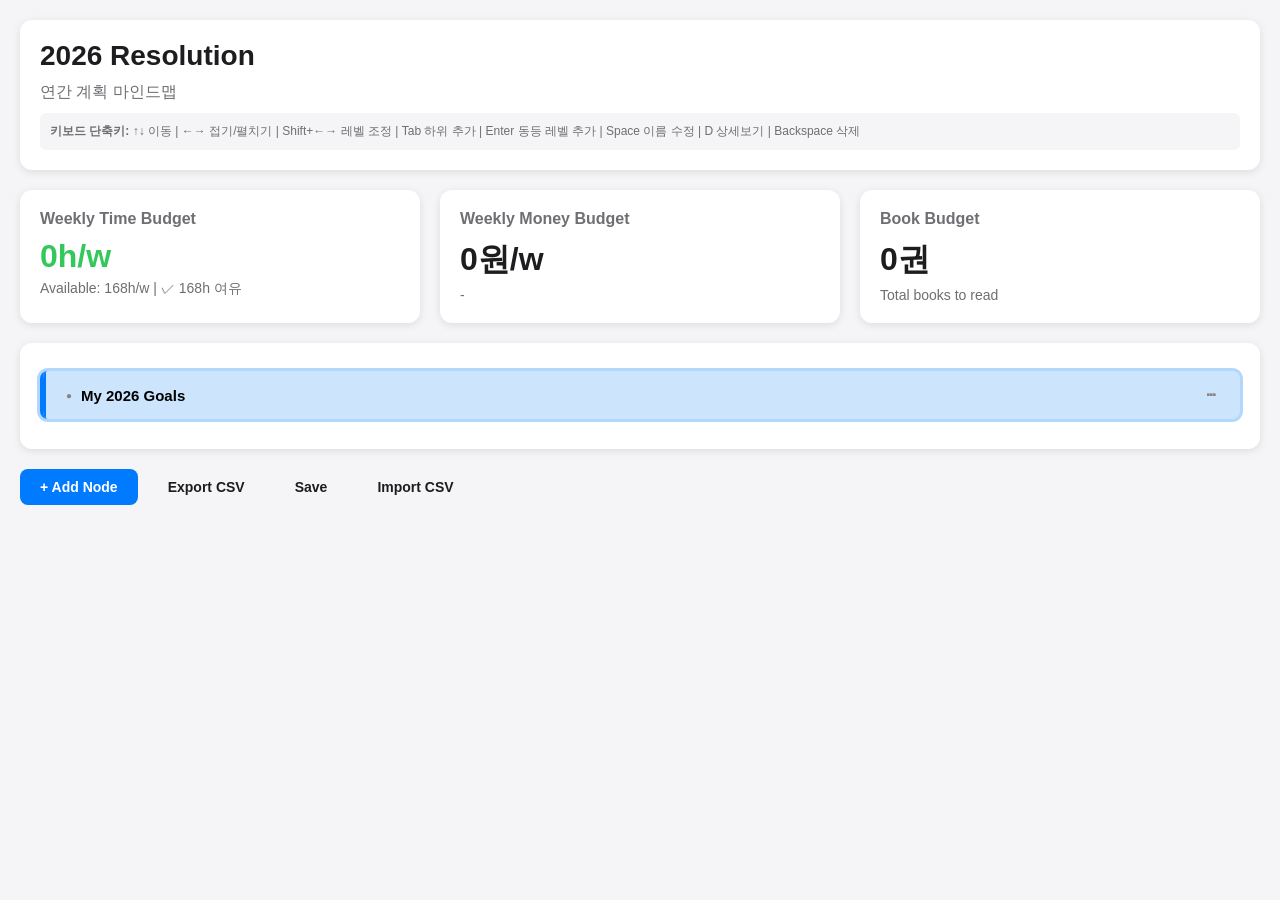
==== commit 9e7fd5cf: "Add in-place level adjustment with Shift+Arrow keys New Features: - Shift+Left: Promote node level (" ====
--- a/index.html
+++ b/index.html
@@ -1,533 +1,10 @@
 <!DOCTYPE html>
-
 <html lang="ko">
 <head>
     <meta charset="UTF-8">
     <meta name="viewport" content="width=device-width, initial-scale=1.0">
     <title>2026 Resolution Mindmap</title>
-    <style>
-        * {
-            margin: 0;
-            padding: 0;
-            box-sizing: border-box;
-        }
-
-        body {
-            font-family: -apple-system, BlinkMacSystemFont, 'Segoe UI', Roboto, sans-serif;
-            background: #f5f5f7;
-            padding: 20px;
-        }
-
-        .container {
-            max-width: 1400px;
-            margin: 0 auto;
-        }
-
-        header {
-            background: white;
-            padding: 20px;
-            border-radius: 12px;
-            margin-bottom: 20px;
-            box-shadow: 0 2px 8px rgba(0,0,0,0.1);
-        }
-
-        h1 {
-            font-size: 28px;
-            margin-bottom: 10px;
-            color: #1d1d1f;
-        }
-
-        .dashboard {
-            display: grid;
-            grid-template-columns: 1fr 1fr 1fr;
-            gap: 20px;
-            margin-bottom: 20px;
-        }
-
-        .card {
-            background: white;
-            padding: 20px;
-            border-radius: 12px;
-            box-shadow: 0 2px 8px rgba(0,0,0,0.1);
-        }
-
-        .card h3 {
-            font-size: 16px;
-            color: #6e6e73;
-            margin-bottom: 10px;
-        }
-
-        .stat {
-            font-size: 32px;
-            font-weight: 600;
-            color: #1d1d1f;
-            margin-bottom: 5px;
-        }
-
-        .stat.over {
-            color: #ff3b30;
-        }
-
-        .stat.ok {
-            color: #34c759;
-        }
-
-        .sub-stat {
-            font-size: 14px;
-            color: #6e6e73;
-        }
-
-        .mindmap {
-            background: white;
-            padding: 20px;
-            border-radius: 12px;
-            box-shadow: 0 2px 8px rgba(0,0,0,0.1);
-        }
-
-        .node {
-            margin-bottom: 10px;
-            border-left: 3px solid #007aff;
-            background: #f9f9f9;
-            border-radius: 8px;
-            overflow: hidden;
-        }
-
-        .node.L1 {
-            border-left-color: #007aff;
-            background: #e3f2fd;
-        }
-
-        .node.L2 {
-            border-left-color: #34c759;
-            background: #f1f8f4;
-            margin-left: 20px;
-        }
-
-        .node.L3 {
-            border-left-color: #ff9500;
-            background: #fff8e1;
-            margin-left: 40px;
-        }
-
-        .node.L4 {
-            border-left-color: #af52de;
-            background: #f3e5f5;
-            margin-left: 60px;
-        }
-
-        .node.L5 {
-            border-left-color: #ff2d55;
-            background: #fce4ec;
-            margin-left: 80px;
-        }
-
-        .node-header {
-            padding: 12px 15px;
-            cursor: pointer;
-            display: flex;
-            justify-content: space-between;
-            align-items: center;
-        }
-
-        .node-header:hover {
-            background: rgba(0,0,0,0.03);
-        }
-
-        .node.selected .node-header {
-            background: rgba(0, 122, 255, 0.1);
-            border-left: 3px solid #007aff;
-        }
-
-        .node.focused {
-            box-shadow: 0 0 0 3px rgba(0, 122, 255, 0.3);
-        }
-
-        .node-title {
-            font-weight: 600;
-            font-size: 15px;
-            flex: 1;
-        }
-
-        .node-title:hover {
-            background: rgba(0, 122, 255, 0.1);
-        }
-
-        .node-title[contenteditable="true"] {
-            outline: 2px solid #007aff;
-            background: white;
-        }
-
-        .node-summary {
-            display: flex;
-            gap: 15px;
-            font-size: 12px;
-            color: #6e6e73;
-        }
-
-        .budget-indicator {
-            display: flex;
-            align-items: center;
-            gap: 5px;
-        }
-
-        .budget-indicator.over {
-            color: #ff3b30;
-            font-weight: 600;
-        }
-
-        .node-details {
-            padding: 15px;
-            border-top: 1px solid #e5e5e7;
-            display: none;
-            background: white;
-        }
-
-        .node-details.expanded {
-            display: block;
-        }
-
-        .detail-grid {
-            display: grid;
-            grid-template-columns: repeat(auto-fit, minmax(200px, 1fr));
-            gap: 15px;
-        }
-
-        @media (min-width: 1400px) {
-            .detail-grid {
-                grid-template-columns: repeat(4, 1fr);
-            }
-        }
-
-        @media (min-width: 1800px) {
-            .detail-grid {
-                grid-template-columns: repeat(5, 1fr);
-            }
-        }
-
-        @media (max-width: 768px) {
-            .detail-grid {
-                grid-template-columns: 1fr;
-            }
-
-            .dashboard {
-                grid-template-columns: 1fr;
-            }
-        }
-
-        .detail-item {
-            display: flex;
-            flex-direction: column;
-            gap: 5px;
-        }
-
-        .detail-label {
-            font-size: 11px;
-            color: #6e6e73;
-            text-transform: uppercase;
-            font-weight: 600;
-        }
-
-        .detail-value {
-            font-size: 14px;
-            color: #1d1d1f;
-        }
-
-        .detail-value input {
-            width: 100%;
-            padding: 8px;
-            border: 1px solid #d2d2d7;
-            border-radius: 6px;
-            font-size: 14px;
-        }
-
-        .detail-value input:focus {
-            outline: none;
-            border-color: #007aff;
-        }
-
-        .budget-section {
-            background: #f9f9f9;
-            padding: 12px;
-            border-radius: 6px;
-            margin-bottom: 15px;
-        }
-
-        .budget-row {
-            display: flex;
-            justify-content: space-between;
-            margin-bottom: 8px;
-            font-size: 14px;
-        }
-
-        .budget-label {
-            color: #6e6e73;
-            font-weight: 500;
-        }
-
-        .budget-value {
-            font-weight: 600;
-        }
-
-        .budget-value.over {
-            color: #ff3b30;
-        }
-
-        .budget-value.ok {
-            color: #34c759;
-        }
-
-        .actions {
-            margin-top: 20px;
-            display: flex;
-            gap: 10px;
-        }
-
-        button {
-            padding: 10px 20px;
-            background: #007aff;
-            color: white;
-            border: none;
-            border-radius: 8px;
-            cursor: pointer;
-            font-size: 14px;
-            font-weight: 600;
-        }
-
-        button:hover {
-            background: #0051d5;
-        }
-
-        button.secondary {
-            background: #f5f5f7;
-            color: #1d1d1f;
-        }
-
-        button.secondary:hover {
-            background: #e5e5e7;
-        }
-
-        .expand-icon {
-            transition: transform 0.2s;
-            display: inline-block;
-            width: 16px;
-            text-align: center;
-        }
-
-        .expand-icon.expanded {
-            transform: rotate(90deg);
-        }
-
-        .expand-icon.leaf {
-            font-size: 10px;
-            color: #86868b;
-            cursor: default;
-        }
-
-        /* Add node button between nodes */
-        .add-node-trigger {
-            height: 4px;
-            margin: 2px 0;
-            position: relative;
-            opacity: 0;
-            transition: opacity 0.2s;
-        }
-
-        .add-node-trigger:hover {
-            opacity: 1;
-        }
-
-        .add-node-trigger:hover::before {
-            content: '';
-            position: absolute;
-            left: 0;
-            right: 0;
-            top: 0;
-            height: 2px;
-            background: #007aff;
-        }
-
-        .add-node-button {
-            position: absolute;
-            left: 20px;
-            top: -10px;
-            width: 20px;
-            height: 20px;
-            background: #007aff;
-            border-radius: 50%;
-            display: flex;
-            align-items: center;
-            justify-content: center;
-            color: white;
-            font-size: 14px;
-            font-weight: bold;
-            cursor: pointer;
-            box-shadow: 0 2px 4px rgba(0,0,0,0.2);
-            z-index: 10;
-        }
-
-        .add-node-button:hover {
-            background: #0051d5;
-            transform: scale(1.1);
-        }
-
-        /* Drag and drop styles */
-        .node {
-            cursor: move;
-            position: relative;
-        }
-
-        .node.dragging {
-            opacity: 0.5;
-            background: #f0f0f0;
-        }
-
-        .node.drag-over-left {
-            border-left: 4px solid #007aff;
-        }
-
-        .node.drag-over-right {
-            border-right: 4px solid #007aff;
-        }
-
-        .node.drag-over-top {
-            border-top: 4px solid #007aff;
-        }
-
-        .node.drag-over-bottom {
-            border-bottom: 4px solid #007aff;
-        }
-
-        /* Context menu styles */
-        .context-menu-button {
-            margin-left: 10px;
-            padding: 4px 10px;
-            background: transparent;
-            color: #86868b;
-            border: none;
-            border-radius: 4px;
-            cursor: pointer;
-            font-size: 16px;
-            font-weight: bold;
-            line-height: 1;
-        }
-
-        .context-menu-button:hover {
-            background: #f0f0f0;
-            color: #1d1d1f;
-        }
-
-        .context-menu {
-            position: absolute;
-            background: white;
-            border: 1px solid #d2d2d7;
-            border-radius: 8px;
-            box-shadow: 0 4px 12px rgba(0,0,0,0.15);
-            z-index: 1000;
-            min-width: 150px;
-            display: none;
-        }
-
-        .context-menu.active {
-            display: block;
-        }
-
-        .context-menu-item {
-            padding: 10px 16px;
-            cursor: pointer;
-            font-size: 14px;
-            color: #1d1d1f;
-            border-bottom: 1px solid #f0f0f0;
-        }
-
-        .context-menu-item:last-child {
-            border-bottom: none;
-        }
-
-        .context-menu-item:hover {
-            background: #f5f5f7;
-        }
-
-        .context-menu-item.danger {
-            color: #ff3b30;
-        }
-
-        .context-menu-item.danger:hover {
-            background: #fff0f0;
-        }
-
-        /* Modal styles */
-        .modal {
-            display: none;
-            position: fixed;
-            top: 0;
-            left: 0;
-            width: 100%;
-            height: 100%;
-            background: rgba(0,0,0,0.5);
-            z-index: 1000;
-            align-items: center;
-            justify-content: center;
-        }
-
-        .modal.active {
-            display: flex;
-        }
-
-        .modal-content {
-            background: white;
-            padding: 30px;
-            border-radius: 12px;
-            max-width: 500px;
-            width: 90%;
-            box-shadow: 0 10px 40px rgba(0,0,0,0.3);
-        }
-
-        .modal-header {
-            font-size: 20px;
-            font-weight: 600;
-            margin-bottom: 20px;
-        }
-
-        .form-group {
-            margin-bottom: 15px;
-        }
-
-        .form-group label {
-            display: block;
-            font-size: 13px;
-            font-weight: 600;
-            color: #6e6e73;
-            margin-bottom: 5px;
-            text-transform: uppercase;
-        }
-
-        .form-group input,
-        .form-group select {
-            width: 100%;
-            padding: 10px;
-            border: 1px solid #d2d2d7;
-            border-radius: 6px;
-            font-size: 14px;
-        }
-
-        .form-group input:focus,
-        .form-group select:focus {
-            outline: none;
-            border-color: #007aff;
-        }
-
-        .modal-actions {
-            display: flex;
-            gap: 10px;
-            margin-top: 20px;
-            justify-content: flex-end;
-        }
-
-        .modal-actions button {
-            padding: 8px 16px;
-            font-size: 13px;
-        }
-    </style>
+    <link rel="stylesheet" href="styles.css">
 </head>
 <body>
     <div class="container">
@@ -536,7 +13,7 @@
             <p style="color: #6e6e73; margin-top: 5px;">연간 계획 마인드맵</p>
             <div style="margin-top: 10px; padding: 10px; background: #f5f5f7; border-radius: 6px; font-size: 12px; color: #6e6e73;">
                 <strong>키보드 단축키:</strong>
-                ↑↓ 이동 | ←→ 접기/펼치기 | Tab 하위 추가 | Enter 동등 레벨 추가 | Space 이름 수정 | D 상세보기 | Backspace 삭제
+                ↑↓ 이동 | ←→ 접기/펼치기 | Shift+←→ 레벨 조정 | Tab 하위 추가 | Enter 동등 레벨 추가 | Space 이름 수정 | D 상세보기 | Backspace 삭제
             </div>
         </header>
 
@@ -565,7 +42,7 @@
         <div class="actions">
             <button onclick="showAddNodeDialog()">+ Add Node</button>
             <button class="secondary" onclick="exportCSV()">Export CSV</button>
-            <button class="secondary" onclick="saveData()">Save</button>
+            <button class="secondary" onclick="manualSave()">Save</button>
             <button class="secondary" onclick="loadFromCSV()">Import CSV</button>
         </div>
 
@@ -603,1341 +80,6 @@
         </div>
     </div>
 
-    <script>
-        // Data structure
-        let nodes = [
-            {
-                id: 1,
-                level: 'L1',
-                title: 'Me',
-                parent: null,
-                collapsed: false,
-                priority: '',
-                action: '',
-                time: '',
-                money: '',
-                knowledge: '',
-                when: '',
-                where: '',
-                with: '',
-                tools: '',
-                book: '',
-                recordEnabled: false,
-                longTermGoal: '',
-                yearGoal: '',
-                shareEnabled: false,
-                shareTo: '',
-                recordFrequency: 'daily',
-                timeBudget: '100h/w',
-                moneyBudget: '2000000/w',
-                bookBudget: '50'
-            },
-            {
-                id: 2,
-                level: 'L2',
-                title: 'Knowledge management',
-                parent: 1,
-                collapsed: false,
-                priority: 'High',
-                action: '',
-                time: '',
-                money: '',
-                knowledge: '',
-                when: '',
-                where: '',
-                with: '',
-                tools: '',
-                book: '',
-                recordEnabled: false,
-                longTermGoal: '',
-                yearGoal: '',
-                shareEnabled: false,
-                shareTo: '',
-                recordFrequency: 'daily',
-                timeBudget: '10h/w',
-                moneyBudget: '50000/w',
-                bookBudget: '5'
-            },
-            {
-                id: 3,
-                level: 'L3',
-                title: 'Digitalization',
-                parent: 2,
-                collapsed: false,
-                priority: 'High',
-                action: 'Digitalize all notes',
-                time: '2h/w',
-                money: '0/w',
-                knowledge: 'Obsidian, Markdown',
-                when: 'Q1 2026',
-                where: 'Home',
-                with: '',
-                tools: 'Obsidian, Scanner',
-                book: '[Building a Second Brain] +2',
-                recordEnabled: true,
-                longTermGoal: '',
-                yearGoal: '',
-                shareEnabled: false,
-                shareTo: '',
-                recordFrequency: 'daily'
-            },
-            {
-                id: 4,
-                level: 'L2',
-                title: 'Body / Health',
-                parent: 1,
-                collapsed: false,
-                priority: 'High',
-                action: '',
-                time: '',
-                money: '',
-                knowledge: '',
-                when: '',
-                where: '',
-                with: '',
-                tools: '',
-                book: '',
-                recordEnabled: false,
-                longTermGoal: '',
-                yearGoal: '',
-                shareEnabled: false,
-                shareTo: '',
-                recordFrequency: 'daily',
-                timeBudget: '15h/w',
-                moneyBudget: '100000/w',
-                bookBudget: '3'
-            },
-            {
-                id: 5,
-                level: 'L3',
-                title: 'Workout',
-                parent: 4,
-                collapsed: false,
-                priority: 'High',
-                action: '',
-                time: '',
-                money: '',
-                knowledge: '',
-                when: '',
-                where: '',
-                with: '',
-                tools: '',
-                book: '',
-                recordEnabled: false,
-                longTermGoal: '',
-                yearGoal: '',
-                shareEnabled: false,
-                shareTo: '',
-                recordFrequency: 'daily',
-                timeBudget: '7h/w',
-                moneyBudget: '50000/w',
-                bookBudget: '2'
-            },
-            {
-                id: 6,
-                level: 'L4',
-                title: 'Running',
-                parent: 5,
-                collapsed: false,
-                priority: 'High',
-                action: 'Run 3 times per week',
-                time: '5h/w',
-                money: '30000/m',
-                knowledge: 'Running form',
-                when: 'Year-round',
-                where: 'Park',
-                with: '',
-                tools: 'Running shoes, GPS watch',
-                book: '[Born to Run] [80/20 Running]',
-                recordEnabled: true,
-                longTermGoal: '',
-                yearGoal: '',
-                shareEnabled: false,
-                shareTo: '',
-                recordFrequency: 'daily'
-            }
-        ];
-
-        let nextId = 7;
-        let selectedNodeId = null;
-        let draggedNodeId = null;
-        let draggedNode = null;
-
-        // Keyboard navigation functions
-        function getAllVisibleNodes() {
-            return Array.from(document.querySelectorAll('.node')).map(el =>
-                parseInt(el.dataset.nodeId)
-            );
-        }
-
-        function selectNode(nodeId, scroll = true) {
-            // Remove previous selection
-            document.querySelectorAll('.node').forEach(n => n.classList.remove('selected', 'focused'));
-
-            selectedNodeId = nodeId;
-            const nodeEl = document.getElementById(`node-${nodeId}`);
-            if (nodeEl) {
-                nodeEl.classList.add('selected', 'focused');
-                if (scroll) {
-                    nodeEl.scrollIntoView({ behavior: 'smooth', block: 'center' });
-                }
-            }
-        }
-
-        function moveSelection(direction) {
-            const visibleNodes = getAllVisibleNodes();
-            if (visibleNodes.length === 0) return;
-
-            if (!selectedNodeId) {
-                selectNode(visibleNodes[0]);
-                return;
-            }
-
-            const currentIndex = visibleNodes.indexOf(selectedNodeId);
-            if (currentIndex === -1) return;
-
-            let newIndex;
-            if (direction === 'up') {
-                newIndex = currentIndex > 0 ? currentIndex - 1 : currentIndex;
-            } else {
-                newIndex = currentIndex < visibleNodes.length - 1 ? currentIndex + 1 : currentIndex;
-            }
-
-            selectNode(visibleNodes[newIndex]);
-        }
-
-        function toggleSelectedNodeDetails() {
-            if (!selectedNodeId) return;
-            const details = document.getElementById(`details-${selectedNodeId}`);
-            if (details) {
-                details.classList.toggle('expanded');
-            }
-        }
-
-        function expandSelectedNode() {
-            if (!selectedNodeId) return;
-            const node = nodes.find(n => n.id === selectedNodeId);
-            if (!node) return;
-
-            const hasChildren = nodes.some(n => n.parent === selectedNodeId);
-            if (hasChildren) {
-                node.collapsed = false;
-                renderMindmap();
-                selectNode(selectedNodeId, false);
-            }
-        }
-
-        function collapseSelectedNode() {
-            if (!selectedNodeId) return;
-            const node = nodes.find(n => n.id === selectedNodeId);
-            if (!node) return;
-
-            const hasChildren = nodes.some(n => n.parent === selectedNodeId);
-            if (hasChildren) {
-                node.collapsed = true;
-                renderMindmap();
-                selectNode(selectedNodeId, false);
-            }
-        }
-
-        function startEditingTitle(nodeId) {
-            const titleSpan = document.getElementById(`title-${nodeId}`);
-            if (titleSpan) {
-                titleSpan.contentEditable = "true";
-                titleSpan.focus();
-                // Select all text
-                const range = document.createRange();
-                range.selectNodeContents(titleSpan);
-                const sel = window.getSelection();
-                sel.removeAllRanges();
-                sel.addRange(range);
-            }
-        }
-
-        function finishEditingTitle(nodeId) {
-            const titleSpan = document.getElementById(`title-${nodeId}`);
-            if (titleSpan) {
-                const newTitle = titleSpan.textContent.trim();
-                titleSpan.contentEditable = "false";
-
-                if (newTitle && newTitle !== '') {
-                    const node = nodes.find(n => n.id === nodeId);
-                    if (node && node.title !== newTitle) {
-                        node.title = newTitle;
-                        saveData();
-                    }
-                } else {
-                    // Restore original title if empty
-                    const node = nodes.find(n => n.id === nodeId);
-                    if (node) {
-                        titleSpan.textContent = node.title;
-                    }
-                }
-            }
-        }
-
-        function editSelectedNodeTitle() {
-            if (!selectedNodeId) return;
-            startEditingTitle(selectedNodeId);
-        }
-
-        function addSiblingNode() {
-            if (!selectedNodeId) {
-                showAddNodeDialog();
-                return;
-            }
-
-            const selectedNode = nodes.find(n => n.id === selectedNodeId);
-            if (!selectedNode) return;
-
-            const newTitle = prompt('New node title:');
-            if (!newTitle || !newTitle.trim()) return;
-
-            const newNode = {
-                id: nextId++,
-                level: selectedNode.level,
-                title: newTitle.trim(),
-                parent: selectedNode.parent,
-                collapsed: false,
-                priority: '',
-                action: '',
-                time: '',
-                money: '',
-                knowledge: '',
-                when: '',
-                where: '',
-                with: '',
-                tools: '',
-                book: '',
-                recordEnabled: false,
-                longTermGoal: '',
-                yearGoal: '',
-                shareEnabled: false,
-                shareTo: '',
-                recordFrequency: 'daily',
-                timeBudget: '',
-                moneyBudget: '',
-                bookBudget: ''
-            };
-
-            nodes.push(newNode);
-            renderMindmap();
-            selectNode(newNode.id);
-            saveData();
-        }
-
-        function addChildNode() {
-            if (!selectedNodeId) {
-                showAddNodeDialog();
-                return;
-            }
-
-            const selectedNode = nodes.find(n => n.id === selectedNodeId);
-            if (!selectedNode) return;
-
-            const currentLevel = parseInt(selectedNode.level.substring(1));
-            if (currentLevel >= 5) {
-                alert('Maximum level (L5) reached');
-                return;
-            }
-
-            const newTitle = prompt('New child node title:');
-            if (!newTitle || !newTitle.trim()) return;
-
-            const newNode = {
-                id: nextId++,
-                level: `L${currentLevel + 1}`,
-                title: newTitle.trim(),
-                parent: selectedNodeId,
-                collapsed: false,
-                priority: '',
-                action: '',
-                time: '',
-                money: '',
-                knowledge: '',
-                when: '',
-                where: '',
-                with: '',
-                tools: '',
-                book: '',
-                recordEnabled: false,
-                longTermGoal: '',
-                yearGoal: '',
-                shareEnabled: false,
-                shareTo: '',
-                recordFrequency: 'daily',
-                timeBudget: '',
-                moneyBudget: '',
-                bookBudget: ''
-            };
-
-            nodes.push(newNode);
-
-            // Expand parent when adding child
-            selectedNode.collapsed = false;
-
-            renderMindmap();
-            selectNode(newNode.id);
-            saveData();
-        }
-
-        function deleteSelectedNode() {
-            if (!selectedNodeId) return;
-
-            const node = nodes.find(n => n.id === selectedNodeId);
-            if (!node) return;
-
-            if (!confirm(`Delete "${node.title}" and all its children?`)) return;
-
-            function deleteNodeAndChildren(nodeId) {
-                const children = nodes.filter(n => n.parent === nodeId);
-                children.forEach(child => deleteNodeAndChildren(child.id));
-                nodes = nodes.filter(n => n.id !== nodeId);
-            }
-
-            deleteNodeAndChildren(selectedNodeId);
-            selectedNodeId = null;
-            renderMindmap();
-            saveData();
-        }
-
-        // Drag and drop functions
-        function handleDragStart(event, nodeId) {
-            draggedNodeId = nodeId;
-            draggedNode = nodes.find(n => n.id === nodeId);
-            event.target.classList.add('dragging');
-            event.dataTransfer.effectAllowed = 'move';
-            event.dataTransfer.setData('text/html', event.target.innerHTML);
-        }
-
-        function handleDragOver(event) {
-            event.preventDefault();
-            event.dataTransfer.dropEffect = 'move';
-
-            const target = event.target.closest('.node');
-            if (!target || !draggedNodeId) return;
-
-            const targetId = parseInt(target.dataset.nodeId);
-            if (targetId === draggedNodeId) return;
-
-            // Remove all drag-over classes
-            document.querySelectorAll('.node').forEach(n => {
-                n.classList.remove('drag-over-left', 'drag-over-right', 'drag-over-top', 'drag-over-bottom');
-            });
-
-            const rect = target.getBoundingClientRect();
-            const mouseX = event.clientX - rect.left;
-            const mouseY = event.clientY - rect.top;
-
-            // Determine drop position
-            if (mouseX < rect.width * 0.25) {
-                target.classList.add('drag-over-left'); // Make child
-            } else if (mouseY < rect.height * 0.5) {
-                target.classList.add('drag-over-top'); // Insert before
-            } else {
-                target.classList.add('drag-over-bottom'); // Insert after
-            }
-        }
-
-        function handleDrop(event, targetId) {
-            event.preventDefault();
-            event.stopPropagation();
-
-            if (!draggedNodeId || draggedNodeId === targetId) return;
-
-            const target = event.target.closest('.node');
-            if (!target) return;
-
-            const rect = target.getBoundingClientRect();
-            const mouseX = event.clientX - rect.left;
-            const mouseY = event.clientY - rect.top;
-
-            const targetNode = nodes.find(n => n.id === targetId);
-            const draggedNodeObj = nodes.find(n => n.id === draggedNodeId);
-
-            if (!targetNode || !draggedNodeObj) return;
-
-            // Prevent dropping parent into its own child
-            function isDescendant(parentId, childId) {
-                let node = nodes.find(n => n.id === childId);
-                while (node && node.parent) {
-                    if (node.parent === parentId) return true;
-                    node = nodes.find(n => n.id === node.parent);
-                }
-                return false;
-            }
-
-            if (isDescendant(draggedNodeId, targetId)) {
-                alert('Cannot move a parent into its own child');
-                return;
-            }
-
-            // Determine action based on drop position
-            if (mouseX < rect.width * 0.25) {
-                // Make child of target
-                draggedNodeObj.parent = targetId;
-                const targetLevel = parseInt(targetNode.level.substring(1));
-                draggedNodeObj.level = `L${targetLevel + 1}`;
-            } else {
-                // Make sibling (same level as target)
-                draggedNodeObj.parent = targetNode.parent;
-                draggedNodeObj.level = targetNode.level;
-            }
-
-            renderMindmap();
-            saveData();
-        }
-
-        function handleDragEnd(event) {
-            event.target.classList.remove('dragging');
-            document.querySelectorAll('.node').forEach(n => {
-                n.classList.remove('drag-over-left', 'drag-over-right', 'drag-over-top', 'drag-over-bottom');
-            });
-            draggedNodeId = null;
-            draggedNode = null;
-        }
-
-        function handleDragLeave(event) {
-            const target = event.target.closest('.node');
-            if (target) {
-                target.classList.remove('drag-over-left', 'drag-over-right', 'drag-over-top', 'drag-over-bottom');
-            }
-        }
-
-        // Context menu functions
-        function toggleContextMenu(nodeId, event) {
-            const menu = document.getElementById(`context-menu-${nodeId}`);
-            const allMenus = document.querySelectorAll('.context-menu');
-
-            // Close all other menus
-            allMenus.forEach(m => {
-                if (m.id !== `context-menu-${nodeId}`) {
-                    m.classList.remove('active');
-                }
-            });
-
-            // Toggle current menu
-            menu.classList.toggle('active');
-
-            // Position menu near the button
-            if (menu.classList.contains('active')) {
-                const button = event.target;
-                const rect = button.getBoundingClientRect();
-                menu.style.position = 'fixed';
-                menu.style.top = `${rect.bottom + 5}px`;
-                menu.style.left = `${rect.left}px`;
-            }
-        }
-
-        function closeAllContextMenus() {
-            document.querySelectorAll('.context-menu').forEach(m => {
-                m.classList.remove('active');
-            });
-        }
-
-        function duplicateNode(nodeId) {
-            const node = nodes.find(n => n.id === nodeId);
-            if (!node) return;
-
-            const newNode = {
-                ...node,
-                id: nextId++,
-                title: node.title + ' (Copy)',
-                collapsed: false
-            };
-
-            nodes.push(newNode);
-            renderMindmap();
-            saveData();
-        }
-
-        // Close context menu when clicking outside
-        document.addEventListener('click', function(e) {
-            if (!e.target.closest('.context-menu') && !e.target.closest('.context-menu-button')) {
-                closeAllContextMenus();
-            }
-        });
-
-        // Add node before another node
-        function addNodeBefore(referenceNodeId) {
-            const referenceNode = nodes.find(n => n.id === referenceNodeId);
-            if (!referenceNode) return;
-
-            const newNode = {
-                id: nextId++,
-                level: referenceNode.level,
-                title: 'New Item',
-                parent: referenceNode.parent,
-                collapsed: false,
-                longTermGoal: '',
-                yearGoal: '',
-                shareEnabled: false,
-                shareTo: '',
-                recordEnabled: false,
-                recordFrequency: 'daily',
-                priority: '',
-                action: '',
-                time: '',
-                money: '',
-                knowledge: '',
-                when: '',
-                where: '',
-                with: '',
-                tools: '',
-                book: '',
-                timeBudget: '',
-                moneyBudget: '',
-                bookBudget: ''
-            };
-
-            nodes.push(newNode);
-            renderMindmap();
-
-            // Enter edit mode for the new node
-            setTimeout(() => {
-                startEditingTitle(newNode.id);
-                selectNode(newNode.id, true);
-            }, 100);
-
-            saveData();
-        }
-
-        // Global keyboard event handler
-        document.addEventListener('keydown', function(e) {
-            // Ignore if typing in input/textarea
-            if (e.target.tagName === 'INPUT' || e.target.tagName === 'TEXTAREA' || e.target.tagName === 'SELECT') {
-                return;
-            }
-
-            // Ignore if editing contenteditable (node title)
-            if (e.target.contentEditable === 'true' || e.target.isContentEditable) {
-                return;
-            }
-
-            // Ignore if modal is open
-            if (document.getElementById('addNodeDialog').style.display === 'flex') {
-                return;
-            }
-
-            switch(e.key) {
-                case 'ArrowUp':
-                    e.preventDefault();
-                    moveSelection('up');
-                    break;
-                case 'ArrowDown':
-                    e.preventDefault();
-                    moveSelection('down');
-                    break;
-                case 'ArrowLeft':
-                    e.preventDefault();
-                    collapseSelectedNode();
-                    break;
-                case 'ArrowRight':
-                    e.preventDefault();
-                    expandSelectedNode();
-                    break;
-                case 'Tab':
-                    e.preventDefault();
-                    addChildNode();
-                    break;
-                case 'Enter':
-                    e.preventDefault();
-                    addSiblingNode();
-                    break;
-                case ' ':
-                    e.preventDefault();
-                    editSelectedNodeTitle();
-                    break;
-                case 'd':
-                case 'D':
-                    e.preventDefault();
-                    toggleSelectedNodeDetails();
-                    break;
-                case 'Backspace':
-                case 'Delete':
-                    e.preventDefault();
-                    deleteSelectedNode();
-                    break;
-                default:
-                    // iPad Safari fallback
-                    if (e.keyCode === 68 || e.key.toLowerCase() === 'd') {
-                        e.preventDefault();
-                        toggleSelectedNodeDetails();
-                    }
-                    break;
-            }
-        });
-
-        // Time parsing functions
-        function parseTime(timeStr) {
-            if (!timeStr) return 0;
-
-            const match = timeStr.match(/^([\d.]+)([hm])\/([dwmy])$/i);
-            if (!match) return 0;
-
-            const value = parseFloat(match[1]);
-            const unit = match[2].toLowerCase();
-            const period = match[3].toLowerCase();
-
-            // Convert to hours
-            let hours = unit === 'h' ? value : value / 60;
-
-            // Convert to weekly
-            switch(period) {
-                case 'd': return hours * 7;
-                case 'w': return hours;
-                case 'm': return hours / 4;
-                case 'y': return hours / 52;
-                default: return 0;
-            }
-        }
-
-        function parseMoney(moneyStr) {
-            if (!moneyStr) return 0;
-
-            const match = moneyStr.match(/^([\d,]+)\/([dwmy])$/i);
-            if (!match) return 0;
-
-            const value = parseFloat(match[1].replace(/,/g, ''));
-            const period = match[2].toLowerCase();
-
-            // Convert to weekly
-            switch(period) {
-                case 'd': return value * 7;
-                case 'w': return value;
-                case 'm': return value / 4;
-                case 'y': return value / 52;
-                default: return 0;
-            }
-        }
-
-        function formatNumber(num) {
-            return Math.round(num).toLocaleString('ko-KR');
-        }
-
-        // Book parsing functions
-        function parseBook(bookStr) {
-            if (!bookStr) return 0;
-
-            let count = 0;
-
-            // Count books in brackets: [Book Name]
-            const bracketMatches = bookStr.match(/\[([^\]]+)\]/g);
-            if (bracketMatches) {
-                count += bracketMatches.length;
-            }
-
-            // Count additional books: +N
-            const plusMatches = bookStr.match(/\+(\d+)/g);
-            if (plusMatches) {
-                plusMatches.forEach(match => {
-                    count += parseInt(match.substring(1));
-                });
-            }
-
-            return count;
-        }
-
-        // Calculate aggregates
-        function getChildren(nodeId) {
-            return nodes.filter(n => n.parent === nodeId);
-        }
-
-        function calculateActuals(nodeId) {
-            const children = getChildren(nodeId);
-
-            if (children.length === 0) {
-                const node = nodes.find(n => n.id === nodeId);
-                return {
-                    time: parseTime(node.time),
-                    money: parseMoney(node.money),
-                    book: parseBook(node.book)
-                };
-            }
-
-            let totalTime = 0;
-            let totalMoney = 0;
-            let totalBook = 0;
-
-            children.forEach(child => {
-                const childActuals = calculateActuals(child.id);
-                totalTime += childActuals.time;
-                totalMoney += childActuals.money;
-                totalBook += childActuals.book;
-            });
-
-            return { time: totalTime, money: totalMoney, book: totalBook };
-        }
-
-        // Render functions
-        function renderNode(node) {
-            const children = getChildren(node.id);
-            const hasChildren = children.length > 0;
-            const actuals = calculateActuals(node.id);
-
-            let budgetHTML = '';
-            if (hasChildren && (node.timeBudget || node.moneyBudget || node.bookBudget)) {
-                const timeBudget = parseTime(node.timeBudget);
-                const moneyBudget = parseMoney(node.moneyBudget);
-                const bookBudget = parseInt(node.bookBudget) || 0;
-
-                const timeOver = actuals.time > timeBudget;
-                const moneyOver = actuals.money > moneyBudget;
-                const bookOver = actuals.book > bookBudget;
-
-                budgetHTML = `
-                    <div class="budget-section">
-                        ${node.timeBudget ? `
-                        <div class="budget-row">
-                            <span class="budget-label">Time Budget:</span>
-                            <span class="budget-value">${node.timeBudget}</span>
-                        </div>
-                        <div class="budget-row">
-                            <span class="budget-label">Time Actual:</span>
-                            <span class="budget-value ${timeOver ? 'over' : 'ok'}">${formatNumber(actuals.time)}h/w ${timeOver ? '🔴 초과' : '✓'}</span>
-                        </div>
-                        ` : ''}
-                        ${node.moneyBudget ? `
-                        <div class="budget-row">
-                            <span class="budget-label">Money Budget:</span>
-                            <span class="budget-value">${formatNumber(parseMoney(node.moneyBudget))}원/w</span>
-                        </div>
-                        <div class="budget-row">
-                            <span class="budget-label">Money Actual:</span>
-                            <span class="budget-value ${moneyOver ? 'over' : 'ok'}">${formatNumber(actuals.money)}원/w ${moneyOver ? '🔴 초과' : '✓'}</span>
-                        </div>
-                        ` : ''}
-                        ${node.bookBudget ? `
-                        <div class="budget-row">
-                            <span class="budget-label">Book Budget:</span>
-                            <span class="budget-value">${bookBudget}권</span>
-                        </div>
-                        <div class="budget-row">
-                            <span class="budget-label">Book Actual:</span>
-                            <span class="budget-value ${bookOver ? 'over' : 'ok'}">${actuals.book}권 ${bookOver ? '🔴 초과' : '✓'}</span>
-                        </div>
-                        ` : ''}
-                    </div>
-                `;
-            }
-
-            const summary = hasChildren
-                ? `<div class="node-summary">
-                    <div class="budget-indicator ${actuals.time > parseTime(node.timeBudget || '999h/w') ? 'over' : ''}">
-                        ⏱ ${formatNumber(actuals.time)}h/w
-                    </div>
-                    <div class="budget-indicator ${actuals.money > parseMoney(node.moneyBudget || '99999999/w') ? 'over' : ''}">
-                        💰 ${formatNumber(actuals.money)}원/w
-                    </div>
-                    <div class="budget-indicator ${actuals.book > parseInt(node.bookBudget || '999') ? 'over' : ''}">
-                        📚 ${actuals.book}권
-                    </div>
-                  </div>`
-                : `<div class="node-summary">
-                    ${node.time ? `<span>⏱ ${node.time}</span>` : ''}
-                    ${node.money ? `<span>💰 ${node.money}</span>` : ''}
-                    ${node.book ? `<span>📚 ${parseBook(node.book)}권</span>` : ''}
-                  </div>`;
-
-            return `
-                <div class="add-node-trigger" onmouseover="this.style.opacity='1'" onmouseout="this.style.opacity='0'">
-                    <div class="add-node-button" onclick="addNodeBefore(${node.id})">+</div>
-                </div>
-                <div class="node ${node.level}"
-                     id="node-${node.id}"
-                     data-node-id="${node.id}"
-                     data-level="${node.level}"
-                     tabindex="0"
-                     draggable="true"
-                     ondragstart="handleDragStart(event, ${node.id})"
-                     ondragover="handleDragOver(event)"
-                     ondrop="handleDrop(event, ${node.id})"
-                     ondragend="handleDragEnd(event)"
-                     ondragleave="handleDragLeave(event)">
-                    <div class="node-header" onclick="selectNode(${node.id})" ondblclick="event.stopPropagation(); toggleNode(${node.id})">
-                        <span class="expand-icon ${hasChildren ? (node.collapsed ? '' : 'expanded') : 'leaf'}"
-                              id="icon-${node.id}"
-                              onclick="${hasChildren ? `event.stopPropagation(); toggleNodeCollapse(${node.id})` : ''}"
-                              style="${hasChildren ? 'cursor: pointer;' : ''}">${hasChildren ? '▶' : '●'}</span>
-                        <span class="node-title"
-                              contenteditable="false"
-                              id="title-${node.id}"
-                              onclick="event.stopPropagation(); startEditingTitle(${node.id})"
-                              onblur="finishEditingTitle(${node.id})"
-                              onkeydown="if(event.key==='Enter'){event.preventDefault();this.blur();} if(event.key==='Escape'){this.textContent='${node.title.replace(/'/g, "\\'")}';this.blur();}"
-                              style="cursor: text; padding: 2px 4px; border-radius: 3px;">${node.title}</span>
-                        ${summary}
-                        <button class="context-menu-button" onclick="event.stopPropagation(); toggleContextMenu(${node.id}, event)">⋯</button>
-                        <div class="context-menu" id="context-menu-${node.id}">
-                            <div class="context-menu-item" onclick="event.stopPropagation(); duplicateNode(${node.id}); closeAllContextMenus();">Duplicate</div>
-                            <div class="context-menu-item danger" onclick="event.stopPropagation(); deleteNode(${node.id}); closeAllContextMenus();">Delete</div>
-                        </div>
-                    </div>
-                    <div class="node-details" id="details-${node.id}">
-                        ${budgetHTML}
-                        <div class="detail-grid">
-                            <div class="detail-item">
-                                <label class="detail-label">Long-term Goal (1+ years)</label>
-                                <div class="detail-value">
-                                    <textarea onchange="updateNode(${node.id}, 'longTermGoal', this.value)"
-                                              placeholder="장기 목표 및 비전..."
-                                              style="width: 100%; padding: 8px; border: 1px solid #d2d2d7; border-radius: 6px; font-size: 14px; min-height: 60px; resize: vertical; font-family: inherit;">${node.longTermGoal || ''}</textarea>
-                                </div>
-                            </div>
-                            <div class="detail-item">
-                                <label class="detail-label">2026 Goal</label>
-                                <div class="detail-value">
-                                    <textarea onchange="updateNode(${node.id}, 'yearGoal', this.value)"
-                                              placeholder="올해 달성할 목표..."
-                                              style="width: 100%; padding: 8px; border: 1px solid #d2d2d7; border-radius: 6px; font-size: 14px; min-height: 60px; resize: vertical; font-family: inherit;">${node.yearGoal || ''}</textarea>
-                                </div>
-                            </div>
-                            <div class="detail-item">
-                                <label class="detail-label">Action</label>
-                                <div class="detail-value">
-                                    <input type="text" value="${node.action || ''}"
-                                           onchange="updateNode(${node.id}, 'action', this.value)"
-                                           placeholder="Specific actions to take">
-                                </div>
-                            </div>
-                            <div class="detail-item">
-                                <label class="detail-label">When</label>
-                                <div class="detail-value">
-                                    <input type="text" value="${node.when || ''}"
-                                           onchange="updateNode(${node.id}, 'when', this.value)"
-                                           placeholder="Timeline">
-                                </div>
-                            </div>
-                            <div class="detail-item">
-                                <label class="detail-label">Where</label>
-                                <div class="detail-value">
-                                    <input type="text" value="${node.where || ''}"
-                                           onchange="updateNode(${node.id}, 'where', this.value)"
-                                           placeholder="Location">
-                                </div>
-                            </div>
-                            <div class="detail-item">
-                                <label class="detail-label">With</label>
-                                <div class="detail-value">
-                                    <input type="text" value="${node.with || ''}"
-                                           onchange="updateNode(${node.id}, 'with', this.value)"
-                                           placeholder="People involved">
-                                </div>
-                            </div>
-                            <div class="detail-item">
-                                <label class="detail-label">Learn and Study</label>
-                                <div class="detail-value">
-                                    <input type="text" value="${node.knowledge || ''}"
-                                           onchange="updateNode(${node.id}, 'knowledge', this.value)"
-                                           placeholder="Skills or knowledge to acquire">
-                                </div>
-                            </div>
-                            <div class="detail-item">
-                                <label class="detail-label">Tools and Equipments</label>
-                                <div class="detail-value">
-                                    <input type="text" value="${node.tools || ''}"
-                                           onchange="updateNode(${node.id}, 'tools', this.value)"
-                                           placeholder="Required tools or equipment">
-                                </div>
-                            </div>
-                            ${hasChildren ? `
-                                <div class="detail-item">
-                                    <label class="detail-label">Time Budget</label>
-                                    <div class="detail-value">
-                                        <input type="text" value="${node.timeBudget || ''}"
-                                               onchange="updateNode(${node.id}, 'timeBudget', this.value)"
-                                               placeholder="e.g., 10h/w">
-                                    </div>
-                                </div>
-                                <div class="detail-item">
-                                    <label class="detail-label">Money Budget</label>
-                                    <div class="detail-value">
-                                        <input type="text" value="${node.moneyBudget || ''}"
-                                               onchange="updateNode(${node.id}, 'moneyBudget', this.value)"
-                                               placeholder="e.g., 100000/w">
-                                    </div>
-                                </div>
-                                <div class="detail-item">
-                                    <label class="detail-label">Book Budget</label>
-                                    <div class="detail-value">
-                                        <input type="text" value="${node.bookBudget || ''}"
-                                               onchange="updateNode(${node.id}, 'bookBudget', this.value)"
-                                               placeholder="e.g., 10">
-                                    </div>
-                                </div>
-                            ` : `
-                                <div class="detail-item">
-                                    <label class="detail-label">Time</label>
-                                    <div class="detail-value">
-                                        <input type="text" value="${node.time || ''}"
-                                               onchange="updateNode(${node.id}, 'time', this.value)"
-                                               placeholder="e.g., 2h/w">
-                                    </div>
-                                </div>
-                                <div class="detail-item">
-                                    <label class="detail-label">Money</label>
-                                    <div class="detail-value">
-                                        <input type="text" value="${node.money || ''}"
-                                               onchange="updateNode(${node.id}, 'money', this.value)"
-                                               placeholder="e.g., 50000/m">
-                                    </div>
-                                </div>
-                                <div class="detail-item">
-                                    <label class="detail-label">Book</label>
-                                    <div class="detail-value">
-                                        <input type="text" value="${node.book || ''}"
-                                               onchange="updateNode(${node.id}, 'book', this.value)"
-                                               placeholder="[Book Title] +2">
-                                    </div>
-                                </div>
-                            `}
-                            <div class="detail-item">
-                                <label class="detail-label">Record</label>
-                                <div class="detail-value" style="display: flex; align-items: center; gap: 8px;">
-                                    <input type="checkbox"
-                                           id="record-check-${node.id}"
-                                           ${node.recordEnabled ? 'checked' : ''}
-                                           onchange="updateNode(${node.id}, 'recordEnabled', this.checked)"
-                                           style="width: auto; cursor: pointer;">
-                                    <select onchange="updateNode(${node.id}, 'recordFrequency', this.value)"
-                                            ${!node.recordEnabled ? 'disabled' : ''}
-                                            style="flex: 1; padding: 8px; border: 1px solid #d2d2d7; border-radius: 6px; font-size: 14px;">
-                                        <option value="daily" ${node.recordFrequency === 'daily' ? 'selected' : ''}>Daily</option>
-                                        <option value="weekly" ${node.recordFrequency === 'weekly' ? 'selected' : ''}>Weekly</option>
-                                        <option value="monthly" ${node.recordFrequency === 'monthly' ? 'selected' : ''}>Monthly</option>
-                                    </select>
-                                </div>
-                            </div>
-                            <div class="detail-item">
-                                <label class="detail-label">Share</label>
-                                <div class="detail-value" style="display: flex; align-items: center; gap: 8px;">
-                                    <input type="checkbox"
-                                           id="share-check-${node.id}"
-                                           ${node.shareEnabled ? 'checked' : ''}
-                                           onchange="updateNode(${node.id}, 'shareEnabled', this.checked)"
-                                           style="width: auto; cursor: pointer;">
-                                    <input type="text"
-                                           value="${node.shareTo || ''}"
-                                           onchange="updateNode(${node.id}, 'shareTo', this.value)"
-                                           ${!node.shareEnabled ? 'disabled' : ''}
-                                           placeholder="blog, instagram, linkedin..."
-                                           style="flex: 1; padding: 8px; border: 1px solid #d2d2d7; border-radius: 6px; font-size: 14px;">
-                                </div>
-                            </div>
-                        </div>
-                    </div>
-                </div>
-            `;
-        }
-
-        function renderMindmap() {
-            const rootNodes = nodes.filter(n => n.parent === null);
-            let html = '';
-
-            function renderTree(nodeId) {
-                const node = nodes.find(n => n.id === nodeId);
-                if (!node) return '';
-
-                html += renderNode(node);
-
-                // Only render children if node is not collapsed
-                if (!node.collapsed) {
-                    const children = getChildren(nodeId);
-                    children.forEach(child => renderTree(child.id));
-                }
-            }
-
-            rootNodes.forEach(root => renderTree(root.id));
-
-            document.getElementById('mindmap').innerHTML = html;
-            updateDashboard();
-
-            // Restore selection
-            if (selectedNodeId) {
-                const nodeEl = document.getElementById(`node-${selectedNodeId}`);
-                if (nodeEl) {
-                    nodeEl.classList.add('selected', 'focused');
-                } else {
-                    selectedNodeId = null;
-                }
-            }
-        }
-
-        function updateDashboard() {
-            const rootNodes = nodes.filter(n => n.parent === null);
-            let totalTime = 0;
-            let totalMoney = 0;
-            let totalBook = 0;
-
-            rootNodes.forEach(root => {
-                const actuals = calculateActuals(root.id);
-                totalTime += actuals.time;
-                totalMoney += actuals.money;
-                totalBook += actuals.book;
-            });
-
-            const timeEl = document.getElementById('totalTime');
-            const moneyEl = document.getElementById('totalMoney');
-            const bookEl = document.getElementById('totalBook');
-
-            timeEl.textContent = `${formatNumber(totalTime)}h/w`;
-            timeEl.className = 'stat ' + (totalTime > 168 ? 'over' : 'ok');
-
-            moneyEl.textContent = `${formatNumber(totalMoney)}원/w`;
-
-            bookEl.textContent = `${totalBook}권`;
-            bookEl.className = 'stat';
-
-            document.getElementById('timeStatus').textContent =
-                `Available: 168h/w | ${totalTime > 168 ? '🔴 ' + formatNumber(totalTime - 168) + 'h 초과' : '✓ ' + formatNumber(168 - totalTime) + 'h 여유'}`;
-
-            document.getElementById('bookStatus').textContent =
-                `Total books to read`;
-        }
-
-        function toggleNode(nodeId) {
-            const details = document.getElementById(`details-${nodeId}`);
-            const icon = document.getElementById(`icon-${nodeId}`);
-
-            details.classList.toggle('expanded');
-            icon.classList.toggle('expanded');
-        }
-
-        function toggleNodeCollapse(nodeId) {
-            const node = nodes.find(n => n.id === nodeId);
-            if (!node) return;
-
-            const hasChildren = nodes.some(n => n.parent === nodeId);
-            if (!hasChildren) return;
-
-            node.collapsed = !node.collapsed;
-            renderMindmap();
-            selectNode(nodeId, false);
-        }
-
-        function updateNode(nodeId, field, value) {
-            const node = nodes.find(n => n.id === nodeId);
-            if (node) {
-                node[field] = value;
-
-                // If record checkbox changes, update dropdown state
-                if (field === 'recordEnabled') {
-                    const dropdown = document.querySelector(`#details-${nodeId} select`);
-                    if (dropdown) {
-                        dropdown.disabled = !value;
-                    }
-                    // Don't re-render for checkbox to avoid losing focus
-                    return;
-                }
-
-                // If share checkbox changes, update textbox state
-                if (field === 'shareEnabled') {
-                    const textbox = document.querySelector(`#details-${nodeId} input[placeholder*="blog"]`);
-                    if (textbox) {
-                        textbox.disabled = !value;
-                    }
-                    // Don't re-render for checkbox to avoid losing focus
-                    return;
-                }
-
-                const prevSelectedId = selectedNodeId;
-                renderMindmap();
-                if (prevSelectedId) {
-                    selectNode(prevSelectedId, false);
-                    // Re-expand details if it was a title update
-                    if (field === 'title') {
-                        const details = document.getElementById(`details-${prevSelectedId}`);
-                        if (details) {
-                            details.classList.add('expanded');
-                        }
-                    }
-                }
-            }
-        }
-
-        function showAddNodeDialog() {
-            // Populate parent dropdown
-            const parentSelect = document.getElementById('newNodeParent');
-            parentSelect.innerHTML = '<option value="">None (Root)</option>';
-
-            nodes.forEach(node => {
-                const indent = '　'.repeat(parseInt(node.level.substring(1)) - 1);
-                parentSelect.innerHTML += `<option value="${node.id}">${indent}${node.title} (${node.level})</option>`;
-            });
-
-            document.getElementById('addNodeDialog').style.display = 'flex';
-        }
-
-        function closeAddNodeDialog() {
-            document.getElementById('addNodeDialog').style.display = 'none';
-            document.getElementById('newNodeTitle').value = '';
-            document.getElementById('newNodeLevel').value = 'L1';
-            document.getElementById('newNodeParent').value = '';
-        }
-
-        function createNode() {
-            const title = document.getElementById('newNodeTitle').value.trim();
-            if (!title) {
-                alert('Please enter a title');
-                return;
-            }
-
-            const level = document.getElementById('newNodeLevel').value;
-            const parentId = document.getElementById('newNodeParent').value;
-
-            nodes.push({
-                id: nextId++,
-                level: level,
-                title: title,
-                parent: parentId ? parseInt(parentId) : null,
-                collapsed: false,
-                priority: '',
-                action: '',
-                time: '',
-                money: '',
-                knowledge: '',
-                when: '',
-                where: '',
-                with: '',
-                tools: '',
-                book: '',
-                recordEnabled: false,
-                longTermGoal: '',
-                yearGoal: '',
-                shareEnabled: false,
-                shareTo: '',
-                recordFrequency: 'daily',
-                timeBudget: '',
-                moneyBudget: '',
-                bookBudget: ''
-            });
-
-            closeAddNodeDialog();
-            renderMindmap();
-            saveData();
-        }
-
-        function deleteNode(nodeId) {
-            if (!confirm('Are you sure you want to delete this node and all its children?')) {
-                return;
-            }
-
-            // Find all descendants
-            function findDescendants(id) {
-                let descendants = [id];
-                const children = nodes.filter(n => n.parent === id);
-                children.forEach(child => {
-                    descendants = descendants.concat(findDescendants(child.id));
-                });
-                return descendants;
-            }
-
-            const toDelete = findDescendants(nodeId);
-            nodes = nodes.filter(n => !toDelete.includes(n.id));
-
-            renderMindmap();
-            saveData();
-        }
-
-        function saveData() {
-            localStorage.setItem('mindmapNodes', JSON.stringify(nodes));
-            alert('Data saved!');
-        }
-
-        function loadData() {
-            const saved = localStorage.getItem('mindmapNodes');
-            if (saved) {
-                nodes = JSON.parse(saved);
-                nextId = Math.max(...nodes.map(n => n.id)) + 1;
-            }
-        }
-
-        function exportCSV() {
-            const headers = ['Level', 'Title', 'Parent', 'Long-term Goal', '2026 Goal', 'Action', 'When', 'Where', 'With',
-                           'Learn and Study', 'Tools and Equipments', 'Time', 'Money', 'Book', 'Record Enabled', 'Record Frequency', 'Share Enabled', 'Share To', 'Time Budget', 'Money Budget', 'Book Budget'];
-
-            const rows = nodes.map(n => [
-                n.level, n.title, n.parent || '', n.longTermGoal || '', n.yearGoal || '', n.action, n.when, n.where, n.with,
-                n.knowledge, n.tools, n.time, n.money, n.book, n.recordEnabled, n.recordFrequency, n.shareEnabled, n.shareTo, n.timeBudget, n.moneyBudget, n.bookBudget
-            ]);
-
-            let csv = headers.join(',') + '\n';
-            rows.forEach(row => {
-                csv += row.map(cell => `"${cell}"`).join(',') + '\n';
-            });
-
-            const blob = new Blob([csv], { type: 'text/csv' });
-            const url = URL.createObjectURL(blob);
-            const a = document.createElement('a');
-            a.href = url;
-            a.download = '2026_resolution.csv';
-            a.click();
-        }
-
-        function loadFromCSV() {
-            const input = document.createElement('input');
-            input.type = 'file';
-            input.accept = '.csv';
-            input.onchange = e => {
-                const file = e.target.files[0];
-                const reader = new FileReader();
-                reader.onload = event => {
-                    const csv = event.target.result;
-                    const lines = csv.split('\n');
-                    const headers = lines[0].split(',');
-
-                    nodes = [];
-                    nextId = 1;
-
-                    for (let i = 1; i < lines.length; i++) {
-                        if (!lines[i].trim()) continue;
-
-                        const values = lines[i].match(/(".*?"|[^,]+)(?=\s*,|\s*$)/g);
-                        if (!values || values.length < 2) continue;
-
-                        const cleanValue = v => v ? v.replace(/^"|"$/g, '').trim() : '';
-
-                        nodes.push({
-                            id: nextId++,
-                            level: cleanValue(values[0]),
-                            title: cleanValue(values[1]),
-                            parent: cleanValue(values[2]) ? parseInt(cleanValue(values[2])) : null,
-                            priority: cleanValue(values[3]),
-                            action: cleanValue(values[4]),
-                            time: cleanValue(values[5]),
-                            money: cleanValue(values[6]),
-                            knowledge: cleanValue(values[7]),
-                            when: cleanValue(values[8]),
-                            where: cleanValue(values[9]),
-                            with: cleanValue(values[10]),
-                            tools: cleanValue(values[11]),
-                            book: cleanValue(values[12]),
-                            timeBudget: cleanValue(values[13]),
-                            moneyBudget: cleanValue(values[14]),
-                            bookBudget: cleanValue(values[15])
-                        });
-                    }
-
-                    renderMindmap();
-                    saveData();
-                    alert('CSV imported successfully!');
-                };
-                reader.readAsText(file);
-            };
-            input.click();
-        }
-
-        // Initialize
-        loadData();
-        renderMindmap();
-
-        // Auto-select first node
-        setTimeout(() => {
-            const firstNode = getAllVisibleNodes()[0];
-            if (firstNode) {
-                selectNode(firstNode, false);
-            }
-        }, 100);
-    </script>
+    <script src="app.js"></script>
 </body>
 </html>
--- a/styles.css
+++ b/styles.css
@@ -0,0 +1,554 @@
+* {
+    margin: 0;
+    padding: 0;
+    box-sizing: border-box;
+}
+
+body {
+    font-family: -apple-system, BlinkMacSystemFont, 'Segoe UI', Roboto, sans-serif;
+    background: #f5f5f7;
+    padding: 20px;
+}
+
+.container {
+    max-width: 1400px;
+    margin: 0 auto;
+}
+
+header {
+    background: white;
+    padding: 20px;
+    border-radius: 12px;
+    margin-bottom: 20px;
+    box-shadow: 0 2px 8px rgba(0,0,0,0.1);
+}
+
+h1 {
+    font-size: 28px;
+    margin-bottom: 10px;
+    color: #1d1d1f;
+}
+
+.dashboard {
+    display: grid;
+    grid-template-columns: 1fr 1fr 1fr;
+    gap: 20px;
+    margin-bottom: 20px;
+}
+
+.card {
+    background: white;
+    padding: 20px;
+    border-radius: 12px;
+    box-shadow: 0 2px 8px rgba(0,0,0,0.1);
+}
+
+.card h3 {
+    font-size: 16px;
+    color: #6e6e73;
+    margin-bottom: 10px;
+}
+
+.stat {
+    font-size: 32px;
+    font-weight: 600;
+    color: #1d1d1f;
+    margin-bottom: 5px;
+}
+
+.stat.over {
+    color: #ff3b30;
+}
+
+.stat.ok {
+    color: #34c759;
+}
+
+.sub-stat {
+    font-size: 14px;
+    color: #6e6e73;
+}
+
+.mindmap {
+    background: white;
+    padding: 20px;
+    border-radius: 12px;
+    box-shadow: 0 2px 8px rgba(0,0,0,0.1);
+}
+
+.node {
+    margin-bottom: 10px;
+    border-left: 3px solid #007aff;
+    background: #f9f9f9;
+    border-radius: 8px;
+    overflow: hidden;
+}
+
+.node.L1 {
+    border-left-color: #007aff;
+    background: #e3f2fd;
+}
+
+.node.L2 {
+    border-left-color: #34c759;
+    background: #f1f8f4;
+    margin-left: 20px;
+}
+
+.node.L3 {
+    border-left-color: #ff9500;
+    background: #fff8e1;
+    margin-left: 40px;
+}
+
+.node.L4 {
+    border-left-color: #af52de;
+    background: #f3e5f5;
+    margin-left: 60px;
+}
+
+.node.L5 {
+    border-left-color: #ff2d55;
+    background: #fce4ec;
+    margin-left: 80px;
+}
+
+.node-header {
+    padding: 12px 15px;
+    cursor: pointer;
+    display: flex;
+    justify-content: space-between;
+    align-items: center;
+}
+
+.node.selected .node-header {
+    background: rgba(0, 122, 255, 0.1);
+    border-left: 3px solid #007aff;
+}
+
+.node.focused {
+    box-shadow: 0 0 0 3px rgba(0, 122, 255, 0.3);
+}
+
+.node-title {
+    font-weight: 600;
+    font-size: 15px;
+    flex: 1;
+}
+
+.node-title[contenteditable="true"] {
+    outline: 2px solid #007aff;
+    background: white;
+}
+
+.node-summary {
+    display: flex;
+    gap: 15px;
+    font-size: 12px;
+    color: #6e6e73;
+}
+
+.budget-indicator {
+    display: flex;
+    align-items: center;
+    gap: 5px;
+}
+
+.budget-indicator.over {
+    color: #ff3b30;
+    font-weight: 600;
+}
+
+.node-details {
+    padding: 15px;
+    border-top: 1px solid #e5e5e7;
+    display: none;
+    background: white;
+}
+
+.node-details.expanded {
+    display: block;
+}
+
+.detail-grid {
+    display: grid;
+    grid-template-columns: repeat(auto-fit, minmax(200px, 1fr));
+    gap: 15px;
+}
+
+@media (min-width: 1400px) {
+    .detail-grid {
+        grid-template-columns: repeat(4, 1fr);
+    }
+}
+
+@media (min-width: 1800px) {
+    .detail-grid {
+        grid-template-columns: repeat(5, 1fr);
+    }
+}
+
+@media (max-width: 768px) {
+    .detail-grid {
+        grid-template-columns: 1fr;
+    }
+
+    .dashboard {
+        grid-template-columns: 1fr;
+    }
+}
+
+.detail-item {
+    display: flex;
+    flex-direction: column;
+    gap: 5px;
+}
+
+.detail-label {
+    font-size: 11px;
+    color: #6e6e73;
+    text-transform: uppercase;
+    font-weight: 600;
+}
+
+.detail-value {
+    font-size: 14px;
+    color: #1d1d1f;
+}
+
+.detail-value input {
+    width: 100%;
+    padding: 8px;
+    border: 1px solid #d2d2d7;
+    border-radius: 6px;
+    font-size: 14px;
+}
+
+.detail-value input:focus {
+    outline: none;
+    border-color: #007aff;
+}
+
+.budget-section {
+    background: #f9f9f9;
+    padding: 12px;
+    border-radius: 6px;
+    margin-bottom: 15px;
+}
+
+.budget-row {
+    display: flex;
+    justify-content: space-between;
+    margin-bottom: 8px;
+    font-size: 14px;
+}
+
+.budget-label {
+    color: #6e6e73;
+    font-weight: 500;
+}
+
+.budget-value {
+    font-weight: 600;
+}
+
+.budget-value.over {
+    color: #ff3b30;
+}
+
+.budget-value.ok {
+    color: #34c759;
+}
+
+.actions {
+    margin-top: 20px;
+    display: flex;
+    gap: 10px;
+}
+
+button {
+    padding: 10px 20px;
+    background: #007aff;
+    color: white;
+    border: none;
+    border-radius: 8px;
+    cursor: pointer;
+    font-size: 14px;
+    font-weight: 600;
+}
+
+button:hover {
+    background: #0051d5;
+}
+
+button.secondary {
+    background: #f5f5f7;
+    color: #1d1d1f;
+}
+
+button.secondary:hover {
+    background: #e5e5e7;
+}
+
+.expand-icon {
+    transition: transform 0.2s;
+    display: inline-block;
+    width: 16px;
+    text-align: center;
+}
+
+.expand-icon.expanded {
+    transform: rotate(90deg);
+}
+
+.expand-icon.leaf {
+    font-size: 10px;
+    color: #86868b;
+    cursor: default;
+}
+
+/* Add node button between nodes */
+.add-node-trigger {
+    height: 4px;
+    margin: 2px 0;
+    position: relative;
+    opacity: 0;
+    transition: opacity 0.2s;
+}
+
+.add-node-trigger:hover {
+    opacity: 1;
+}
+
+.add-node-trigger:hover::before {
+    content: '';
+    position: absolute;
+    left: 0;
+    right: 0;
+    top: 0;
+    height: 2px;
+    background: #007aff;
+}
+
+.add-node-button {
+    position: absolute;
+    left: 20px;
+    top: -10px;
+    width: 20px;
+    height: 20px;
+    background: #007aff;
+    border-radius: 50%;
+    display: flex;
+    align-items: center;
+    justify-content: center;
+    color: white;
+    font-size: 14px;
+    font-weight: bold;
+    cursor: pointer;
+    box-shadow: 0 2px 4px rgba(0,0,0,0.2);
+    z-index: 10;
+}
+
+.add-node-button:hover {
+    background: #0051d5;
+    transform: scale(1.1);
+}
+
+/* Drag and drop styles */
+.node {
+    cursor: move;
+    position: relative;
+}
+
+.node.dragging {
+    opacity: 0.5;
+    background: #f0f0f0;
+}
+
+.node.drag-over-left {
+    border-left: 4px solid #007aff;
+}
+
+.node.drag-over-right {
+    border-right: 4px solid #007aff;
+}
+
+.node.drag-over-top {
+    border-top: 4px solid #007aff;
+}
+
+.node.drag-over-bottom {
+    border-bottom: 4px solid #007aff;
+}
+
+/* Drag preview placeholder */
+.drag-preview {
+    height: 40px;
+    margin: 8px 0;
+    border: 2px dashed #007aff;
+    background: rgba(0, 122, 255, 0.1);
+    border-radius: 8px;
+    display: flex;
+    align-items: center;
+    padding-left: 15px;
+    color: #007aff;
+    font-size: 14px;
+    font-weight: 600;
+    animation: pulse 1s ease-in-out infinite;
+}
+
+.drag-preview.child {
+    margin-left: 20px;
+    background: rgba(52, 199, 89, 0.1);
+    border-color: #34c759;
+    color: #34c759;
+}
+
+.drag-preview::before {
+    content: '↓ Drop here';
+    opacity: 0.7;
+}
+
+.drag-preview.child::before {
+    content: '→ Drop as child';
+}
+
+@keyframes pulse {
+    0%, 100% {
+        opacity: 0.7;
+    }
+    50% {
+        opacity: 1;
+    }
+}
+
+/* Context menu styles */
+.context-menu-button {
+    margin-left: 10px;
+    padding: 4px 10px;
+    background: transparent;
+    color: #86868b;
+    border: none;
+    border-radius: 4px;
+    cursor: pointer;
+    font-size: 16px;
+    font-weight: bold;
+    line-height: 1;
+}
+
+.context-menu-button:hover {
+    background: #f0f0f0;
+    color: #1d1d1f;
+}
+
+.context-menu {
+    position: absolute;
+    background: white;
+    border: 1px solid #d2d2d7;
+    border-radius: 8px;
+    box-shadow: 0 4px 12px rgba(0,0,0,0.15);
+    z-index: 1000;
+    min-width: 150px;
+    display: none;
+}
+
+.context-menu.active {
+    display: block;
+}
+
+.context-menu-item {
+    padding: 10px 16px;
+    cursor: pointer;
+    font-size: 14px;
+    color: #1d1d1f;
+    border-bottom: 1px solid #f0f0f0;
+}
+
+.context-menu-item:last-child {
+    border-bottom: none;
+}
+
+.context-menu-item:hover {
+    background: #f5f5f7;
+}
+
+.context-menu-item.danger {
+    color: #ff3b30;
+}
+
+.context-menu-item.danger:hover {
+    background: #fff0f0;
+}
+
+/* Modal styles */
+.modal {
+    display: none;
+    position: fixed;
+    top: 0;
+    left: 0;
+    width: 100%;
+    height: 100%;
+    background: rgba(0,0,0,0.5);
+    z-index: 1000;
+    align-items: center;
+    justify-content: center;
+}
+
+.modal.active {
+    display: flex;
+}
+
+.modal-content {
+    background: white;
+    padding: 30px;
+    border-radius: 12px;
+    max-width: 500px;
+    width: 90%;
+    box-shadow: 0 10px 40px rgba(0,0,0,0.3);
+}
+
+.modal-header {
+    font-size: 20px;
+    font-weight: 600;
+    margin-bottom: 20px;
+}
+
+.form-group {
+    margin-bottom: 15px;
+}
+
+.form-group label {
+    display: block;
+    font-size: 13px;
+    font-weight: 600;
+    color: #6e6e73;
+    margin-bottom: 5px;
+    text-transform: uppercase;
+}
+
+.form-group input,
+.form-group select {
+    width: 100%;
+    padding: 10px;
+    border: 1px solid #d2d2d7;
+    border-radius: 6px;
+    font-size: 14px;
+}
+
+.form-group input:focus,
+.form-group select:focus {
+    outline: none;
+    border-color: #007aff;
+}
+
+.modal-actions {
+    display: flex;
+    gap: 10px;
+    margin-top: 20px;
+    justify-content: flex-end;
+}
+
+.modal-actions button {
+    padding: 8px 16px;
+    font-size: 13px;
+}
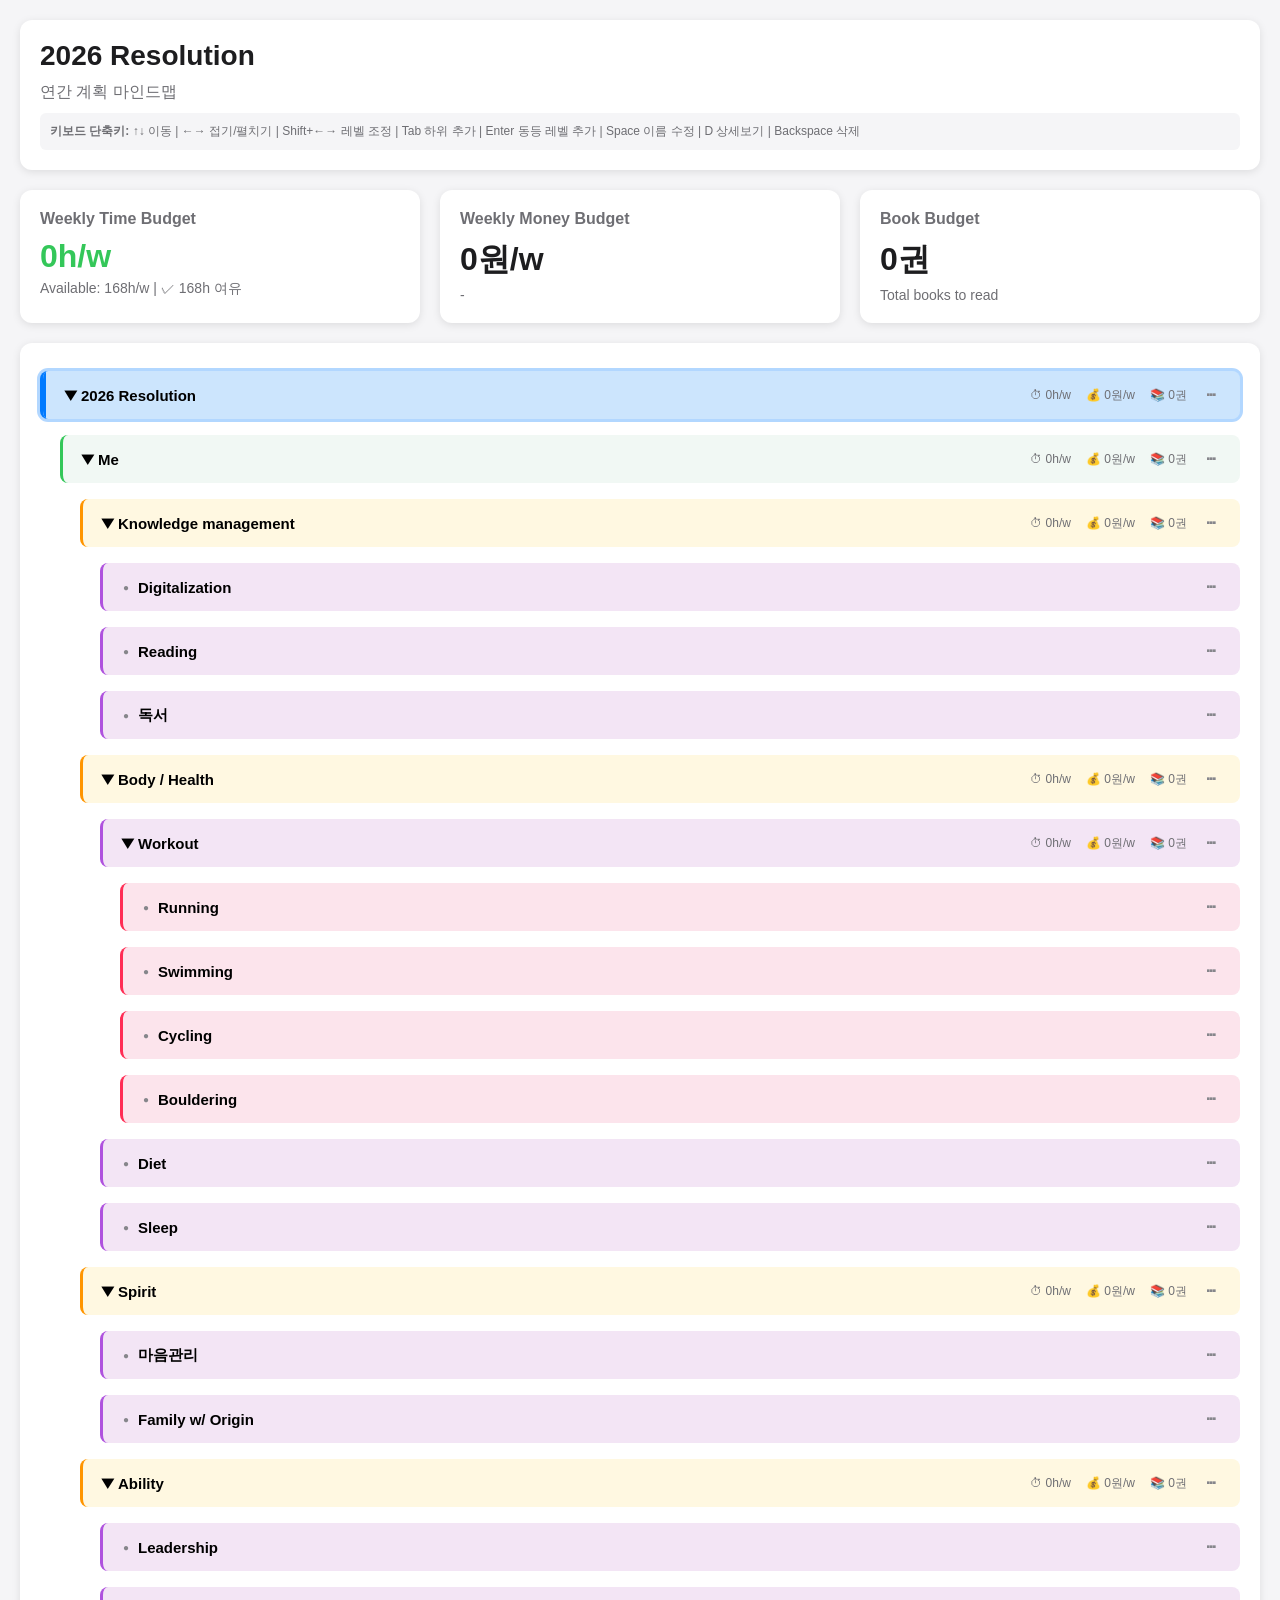
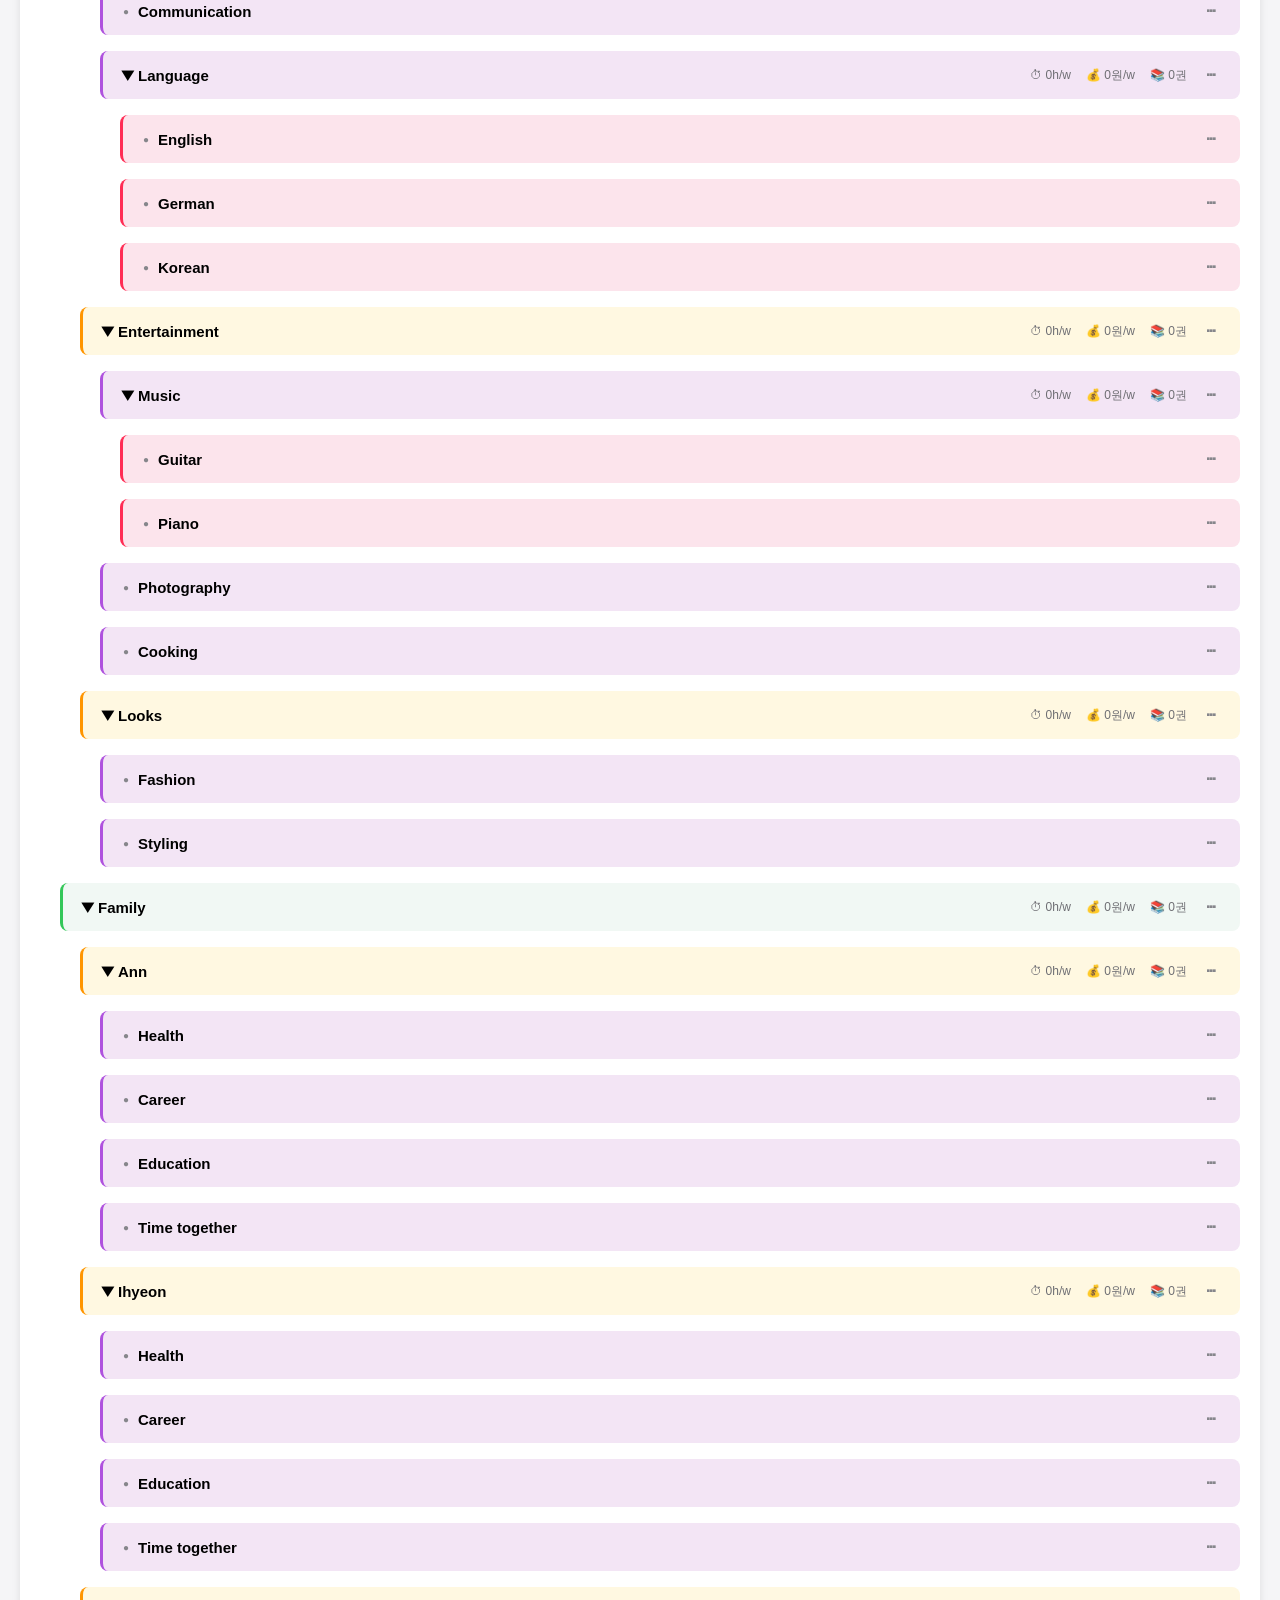
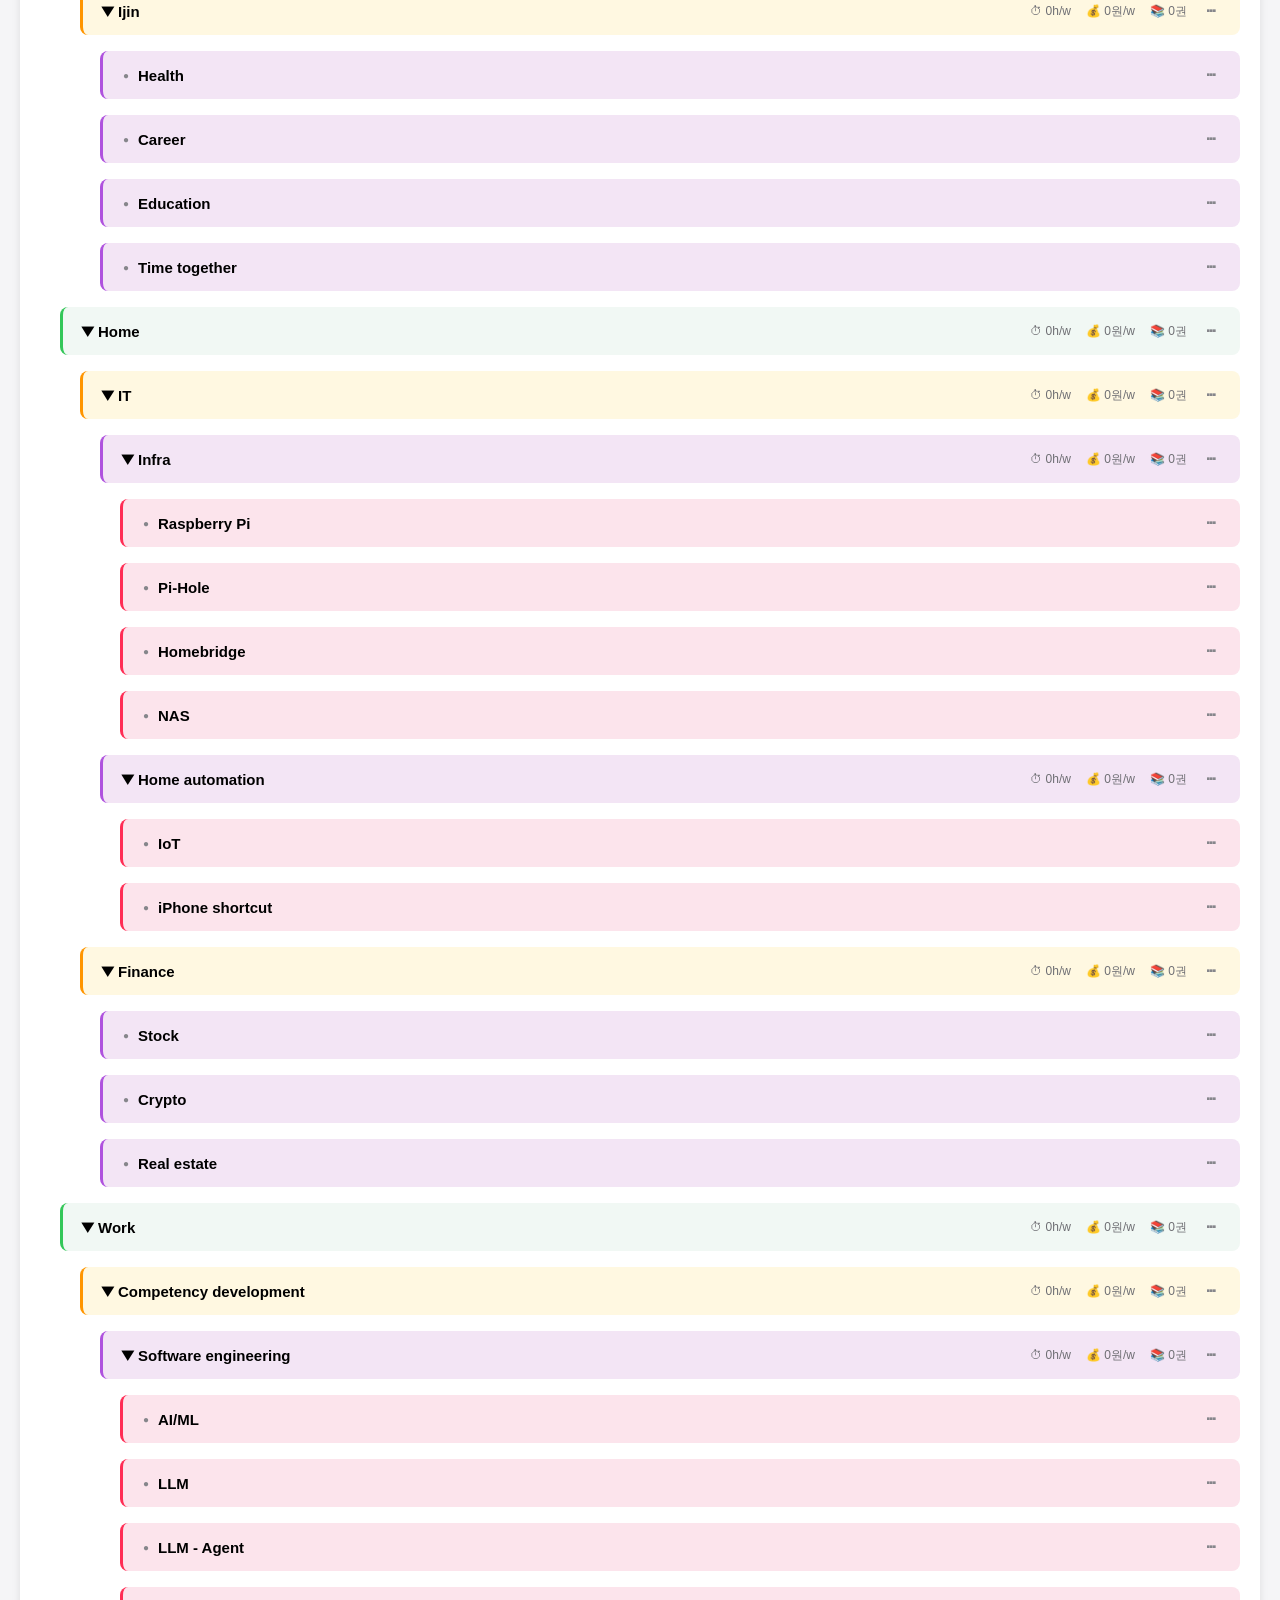
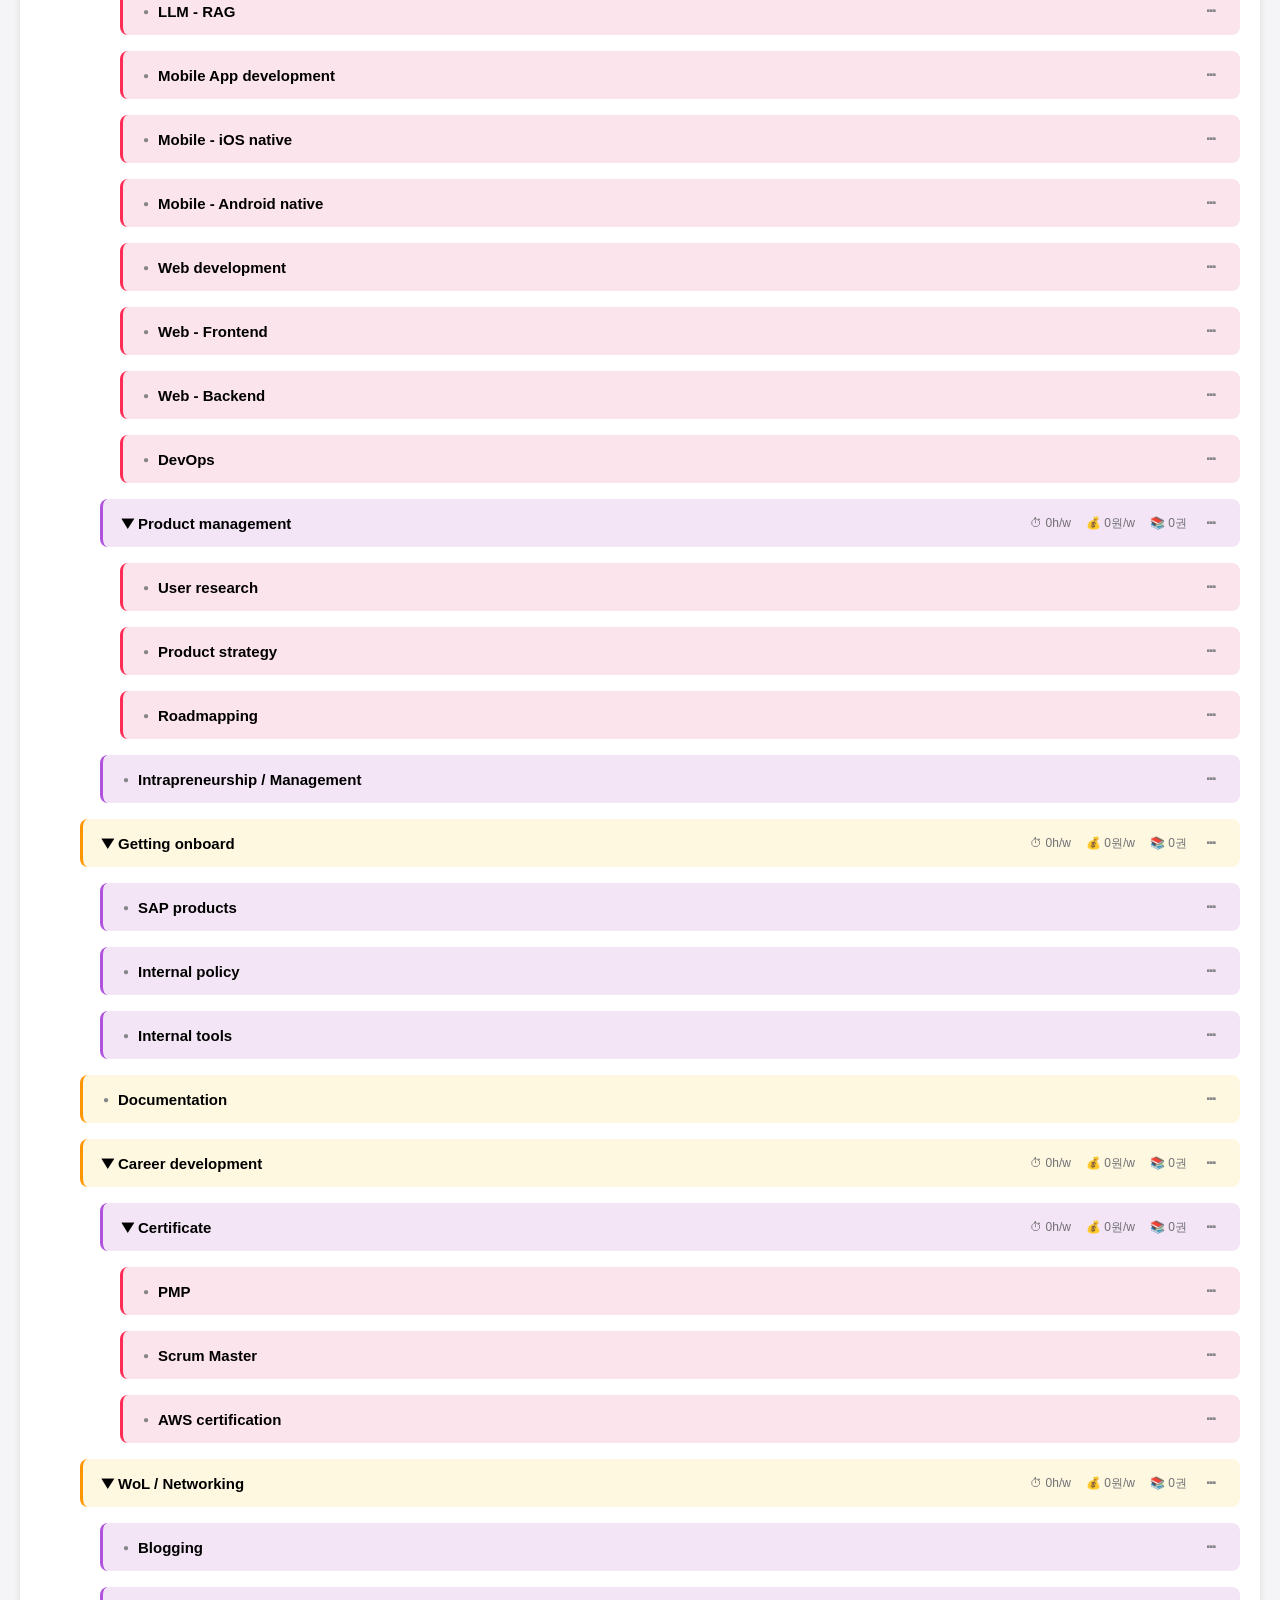
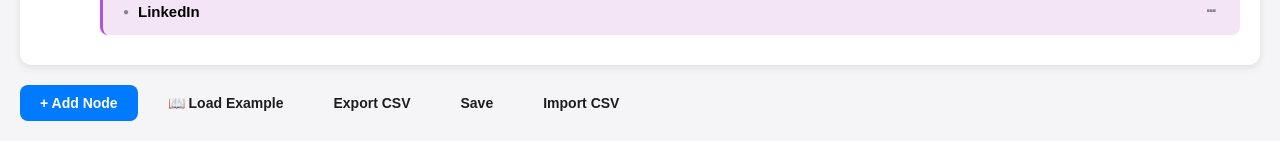
==== commit 41a1e7bf: "Add Load Example button to load data from data.json - Add 📖 Load Example button in the actions secti" ====
--- a/index.html
+++ b/index.html
@@ -41,6 +41,7 @@
 
         <div class="actions">
             <button onclick="showAddNodeDialog()">+ Add Node</button>
+            <button class="secondary" onclick="loadExample()">📖 Load Example</button>
             <button class="secondary" onclick="exportCSV()">Export CSV</button>
             <button class="secondary" onclick="manualSave()">Save</button>
             <button class="secondary" onclick="loadFromCSV()">Import CSV</button>
